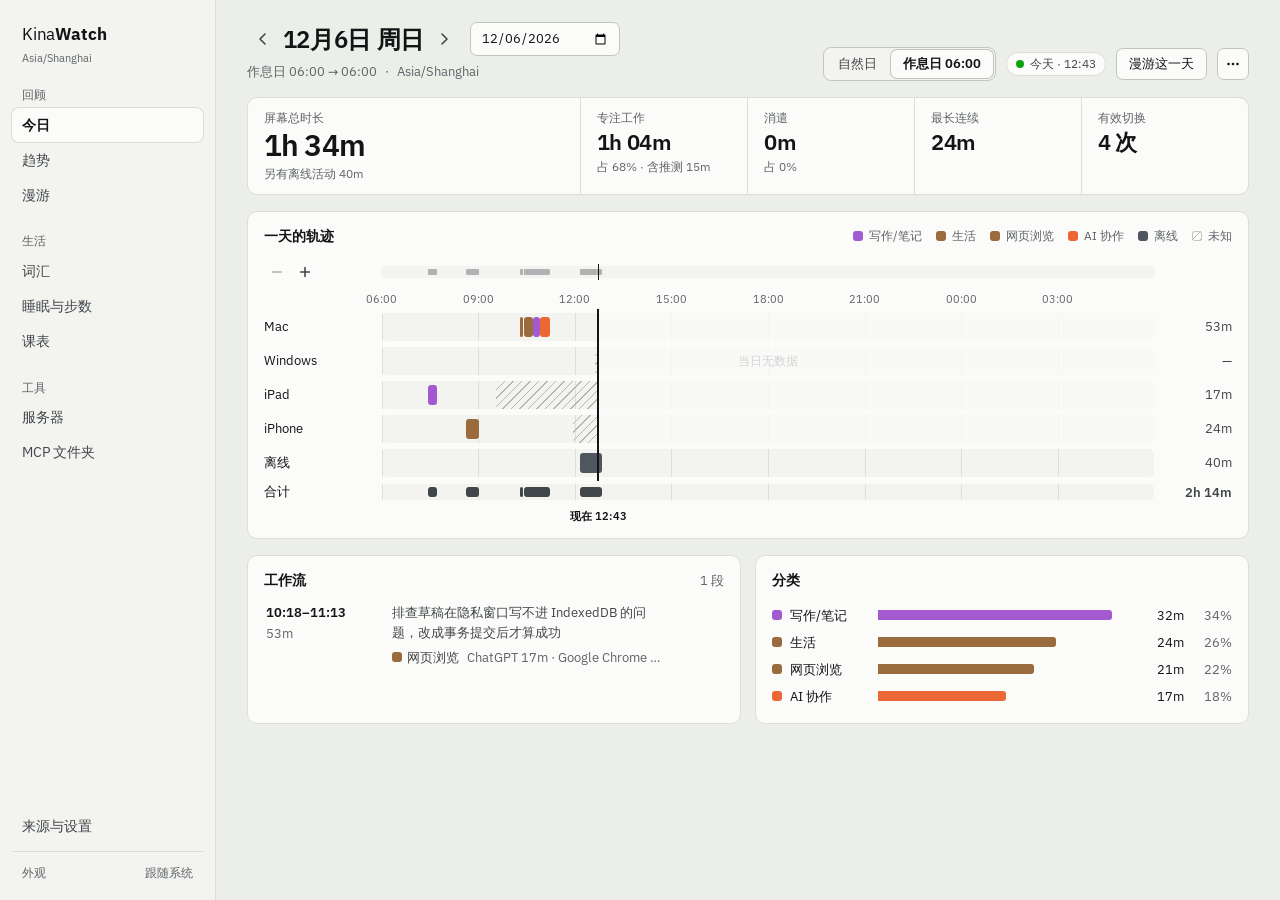
==== index.html @ fdc624d9 "Previews built from made-up data" ====
<!doctype html>
<html lang="zh-CN">
<head>
<meta charset="utf-8">
<meta name="viewport" content="width=device-width, initial-scale=1">
<meta name="color-scheme" content="light dark">
<title>KinaWatch</title>
  <script type="module" crossorigin src="./assets/index-CgSfCmDl.js"></script>
  <link rel="modulepreload" crossorigin href="./assets/time-CrkMp0PX.js">
  <link rel="modulepreload" crossorigin href="./assets/route-b9BB4r7d.js">
  <link rel="modulepreload" crossorigin href="./assets/settings-BEVMoOOE.js">
  <link rel="modulepreload" crossorigin href="./assets/drafts-D90-OTZx.js">
  <link rel="modulepreload" crossorigin href="./assets/sources-D-00cDI5.js">
  <link rel="stylesheet" crossorigin href="./assets/index-CYi6J6lf.css">
</head>
<body>
<div id="root"></div>
</body>
</html>
---- assets/index-CYi6J6lf.css ----
@font-face{font-family:IBM Plex Sans;font-style:normal;font-display:swap;font-weight:400;src:url(./ibm-plex-sans-cyrillic-ext-400-normal-g30qAdWV.woff2)format("woff2"),url(./ibm-plex-sans-cyrillic-ext-400-normal-Dsrv2Tcn.woff)format("woff");unicode-range:U+460-52F,U+1C80-1C8A,U+20B4,U+2DE0-2DFF,U+A640-A69F,U+FE2E-FE2F}@font-face{font-family:IBM Plex Sans;font-style:normal;font-display:swap;font-weight:400;src:url(./ibm-plex-sans-cyrillic-400-normal-DZqxrq2p.woff2)format("woff2"),url(./ibm-plex-sans-cyrillic-400-normal-BTotfTJu.woff)format("woff");unicode-range:U+301,U+400-45F,U+490-491,U+4B0-4B1,U+2116}@font-face{font-family:IBM Plex Sans;font-style:normal;font-display:swap;font-weight:400;src:url(./ibm-plex-sans-greek-400-normal-_efipK4i.woff2)format("woff2"),url(./ibm-plex-sans-greek-400-normal-D9ESIMu3.woff)format("woff");unicode-range:U+370-377,U+37A-37F,U+384-38A,U+38C,U+38E-3A1,U+3A3-3FF}@font-face{font-family:IBM Plex Sans;font-style:normal;font-display:swap;font-weight:400;src:url(./ibm-plex-sans-vietnamese-400-normal-DG4YqDda.woff2)format("woff2"),url(./ibm-plex-sans-vietnamese-400-normal-fK1oJ5dG.woff)format("woff");unicode-range:U+102-103,U+110-111,U+128-129,U+168-169,U+1A0-1A1,U+1AF-1B0,U+300-301,U+303-304,U+308-309,U+323,U+329,U+1EA0-1EF9,U+20AB}@font-face{font-family:IBM Plex Sans;font-style:normal;font-display:swap;font-weight:400;src:url(./ibm-plex-sans-latin-ext-400-normal-C5H60-Va.woff2)format("woff2"),url(./ibm-plex-sans-latin-ext-400-normal-RBey6euL.woff)format("woff");unicode-range:U+100-2BA,U+2BD-2C5,U+2C7-2CC,U+2CE-2D7,U+2DD-2FF,U+304,U+308,U+329,U+1D00-1DBF,U+1E00-1E9F,U+1EF2-1EFF,U+2020,U+20A0-20AB,U+20AD-20C0,U+2113,U+2C60-2C7F,U+A720-A7FF}@font-face{font-family:IBM Plex Sans;font-style:normal;font-display:swap;font-weight:400;src:url(./ibm-plex-sans-latin-400-normal-CDDApCn2.woff2)format("woff2"),url(./ibm-plex-sans-latin-400-normal-CYLoc0-x.woff)format("woff");unicode-range:U+??,U+131,U+152-153,U+2BB-2BC,U+2C6,U+2DA,U+2DC,U+304,U+308,U+329,U+2000-206F,U+20AC,U+2122,U+2191,U+2193,U+2212,U+2215,U+FEFF,U+FFFD}@font-face{font-family:IBM Plex Sans;font-style:normal;font-display:swap;font-weight:500;src:url(./ibm-plex-sans-cyrillic-ext-500-normal-Cs5J6C77.woff2)format("woff2"),url(./ibm-plex-sans-cyrillic-ext-500-normal-DB5PtV2g.woff)format("woff");unicode-range:U+460-52F,U+1C80-1C8A,U+20B4,U+2DE0-2DFF,U+A640-A69F,U+FE2E-FE2F}@font-face{font-family:IBM Plex Sans;font-style:normal;font-display:swap;font-weight:500;src:url(./ibm-plex-sans-cyrillic-500-normal-CocWQlwt.woff2)format("woff2"),url(./ibm-plex-sans-cyrillic-500-normal-ByOcLdNv.woff)format("woff");unicode-range:U+301,U+400-45F,U+490-491,U+4B0-4B1,U+2116}@font-face{font-family:IBM Plex Sans;font-style:normal;font-display:swap;font-weight:500;src:url(./ibm-plex-sans-greek-500-normal-JMMifIXV.woff2)format("woff2"),url(./ibm-plex-sans-greek-500-normal-CuWXN6rf.woff)format("woff");unicode-range:U+370-377,U+37A-37F,U+384-38A,U+38C,U+38E-3A1,U+3A3-3FF}@font-face{font-family:IBM Plex Sans;font-style:normal;font-display:swap;font-weight:500;src:url(./ibm-plex-sans-vietnamese-500-normal-e4dixQRQ.woff2)format("woff2"),url(./ibm-plex-sans-vietnamese-500-normal-BEb3_waV.woff)format("woff");unicode-range:U+102-103,U+110-111,U+128-129,U+168-169,U+1A0-1A1,U+1AF-1B0,U+300-301,U+303-304,U+308-309,U+323,U+329,U+1EA0-1EF9,U+20AB}@font-face{font-family:IBM Plex Sans;font-style:normal;font-display:swap;font-weight:500;src:url(./ibm-plex-sans-latin-ext-500-normal-DakdToA3.woff2)format("woff2"),url(./ibm-plex-sans-latin-ext-500-normal-D0aIdm-b.woff)format("woff");unicode-range:U+100-2BA,U+2BD-2C5,U+2C7-2CC,U+2CE-2D7,U+2DD-2FF,U+304,U+308,U+329,U+1D00-1DBF,U+1E00-1E9F,U+1EF2-1EFF,U+2020,U+20A0-20AB,U+20AD-20C0,U+2113,U+2C60-2C7F,U+A720-A7FF}@font-face{font-family:IBM Plex Sans;font-style:normal;font-display:swap;font-weight:500;src:url(./ibm-plex-sans-latin-500-normal-6ng42L7E.woff2)format("woff2"),url(./ibm-plex-sans-latin-500-normal-BgVn5rGT.woff)format("woff");unicode-range:U+??,U+131,U+152-153,U+2BB-2BC,U+2C6,U+2DA,U+2DC,U+304,U+308,U+329,U+2000-206F,U+20AC,U+2122,U+2191,U+2193,U+2212,U+2215,U+FEFF,U+FFFD}@font-face{font-family:IBM Plex Sans;font-style:normal;font-display:swap;font-weight:600;src:url(./ibm-plex-sans-cyrillic-ext-600-normal-DUMzJB7m.woff2)format("woff2"),url(./ibm-plex-sans-cyrillic-ext-600-normal-Bz0x94Yp.woff)format("woff");unicode-range:U+460-52F,U+1C80-1C8A,U+20B4,U+2DE0-2DFF,U+A640-A69F,U+FE2E-FE2F}@font-face{font-family:IBM Plex Sans;font-style:normal;font-display:swap;font-weight:600;src:url(./ibm-plex-sans-cyrillic-600-normal-71GNu3SW.woff2)format("woff2"),url(./ibm-plex-sans-cyrillic-600-normal-BGq0mW3O.woff)format("woff");unicode-range:U+301,U+400-45F,U+490-491,U+4B0-4B1,U+2116}@font-face{font-family:IBM Plex Sans;font-style:normal;font-display:swap;font-weight:600;src:url(./ibm-plex-sans-greek-600-normal-DzTrcv_p.woff2)format("woff2"),url(./ibm-plex-sans-greek-600-normal-D-CqTdkO.woff)format("woff");unicode-range:U+370-377,U+37A-37F,U+384-38A,U+38C,U+38E-3A1,U+3A3-3FF}@font-face{font-family:IBM Plex Sans;font-style:normal;font-display:swap;font-weight:600;src:url(./ibm-plex-sans-vietnamese-600-normal-DpPYBSTl.woff2)format("woff2"),url(./ibm-plex-sans-vietnamese-600-normal-DgdngZtN.woff)format("woff");unicode-range:U+102-103,U+110-111,U+128-129,U+168-169,U+1A0-1A1,U+1AF-1B0,U+300-301,U+303-304,U+308-309,U+323,U+329,U+1EA0-1EF9,U+20AB}@font-face{font-family:IBM Plex Sans;font-style:normal;font-display:swap;font-weight:600;src:url(./ibm-plex-sans-latin-ext-600-normal-DOrvGEcy.woff2)format("woff2"),url(./ibm-plex-sans-latin-ext-600-normal-DIrixKbi.woff)format("woff");unicode-range:U+100-2BA,U+2BD-2C5,U+2C7-2CC,U+2CE-2D7,U+2DD-2FF,U+304,U+308,U+329,U+1D00-1DBF,U+1E00-1E9F,U+1EF2-1EFF,U+2020,U+20A0-20AB,U+20AD-20C0,U+2113,U+2C60-2C7F,U+A720-A7FF}@font-face{font-family:IBM Plex Sans;font-style:normal;font-display:swap;font-weight:600;src:url(./ibm-plex-sans-latin-600-normal-CuJfVYMP.woff2)format("woff2"),url(./ibm-plex-sans-latin-600-normal-Cu4Hd6ag.woff)format("woff");unicode-range:U+??,U+131,U+152-153,U+2BB-2BC,U+2C6,U+2DA,U+2DC,U+304,U+308,U+329,U+2000-206F,U+20AC,U+2122,U+2191,U+2193,U+2212,U+2215,U+FEFF,U+FFFD}@font-face{font-family:IBM Plex Sans;font-style:normal;font-display:swap;font-weight:700;src:url(./ibm-plex-sans-cyrillic-ext-700-normal-BmRLXWpJ.woff2)format("woff2"),url(./ibm-plex-sans-cyrillic-ext-700-normal-DCQwxkRk.woff)format("woff");unicode-range:U+460-52F,U+1C80-1C8A,U+20B4,U+2DE0-2DFF,U+A640-A69F,U+FE2E-FE2F}@font-face{font-family:IBM Plex Sans;font-style:normal;font-display:swap;font-weight:700;src:url(./ibm-plex-sans-cyrillic-700-normal-D_uavGvn.woff2)format("woff2"),url(./ibm-plex-sans-cyrillic-700-normal-RFb1v-CK.woff)format("woff");unicode-range:U+301,U+400-45F,U+490-491,U+4B0-4B1,U+2116}@font-face{font-family:IBM Plex Sans;font-style:normal;font-display:swap;font-weight:700;src:url(./ibm-plex-sans-greek-700-normal-wyJ6jzdA.woff2)format("woff2"),url(./ibm-plex-sans-greek-700-normal-CkZN0sRy.woff)format("woff");unicode-range:U+370-377,U+37A-37F,U+384-38A,U+38C,U+38E-3A1,U+3A3-3FF}@font-face{font-family:IBM Plex Sans;font-style:normal;font-display:swap;font-weight:700;src:url(./ibm-plex-sans-vietnamese-700-normal-CkEo6LDy.woff2)format("woff2"),url(./ibm-plex-sans-vietnamese-700-normal-BV5B8Are.woff)format("woff");unicode-range:U+102-103,U+110-111,U+128-129,U+168-169,U+1A0-1A1,U+1AF-1B0,U+300-301,U+303-304,U+308-309,U+323,U+329,U+1EA0-1EF9,U+20AB}@font-face{font-family:IBM Plex Sans;font-style:normal;font-display:swap;font-weight:700;src:url(./ibm-plex-sans-latin-ext-700-normal-aMgXseD4.woff2)format("woff2"),url(./ibm-plex-sans-latin-ext-700-normal-DZH6Xh-4.woff)format("woff");unicode-range:U+100-2BA,U+2BD-2C5,U+2C7-2CC,U+2CE-2D7,U+2DD-2FF,U+304,U+308,U+329,U+1D00-1DBF,U+1E00-1E9F,U+1EF2-1EFF,U+2020,U+20A0-20AB,U+20AD-20C0,U+2113,U+2C60-2C7F,U+A720-A7FF}@font-face{font-family:IBM Plex Sans;font-style:normal;font-display:swap;font-weight:700;src:url(./ibm-plex-sans-latin-700-normal-Bxkt5Cjx.woff2)format("woff2"),url(./ibm-plex-sans-latin-700-normal-Bth3BMcD.woff)format("woff");unicode-range:U+??,U+131,U+152-153,U+2BB-2BC,U+2C6,U+2DA,U+2DC,U+304,U+308,U+329,U+2000-206F,U+20AC,U+2122,U+2191,U+2193,U+2212,U+2215,U+FEFF,U+FFFD}@font-face{font-family:IBM Plex Mono;font-style:normal;font-display:swap;font-weight:400;src:url(./ibm-plex-mono-cyrillic-ext-400-normal-xuaO2J-f.woff2)format("woff2"),url(./ibm-plex-mono-cyrillic-ext-400-normal-DMdlQ8Kv.woff)format("woff");unicode-range:U+460-52F,U+1C80-1C8A,U+20B4,U+2DE0-2DFF,U+A640-A69F,U+FE2E-FE2F}@font-face{font-family:IBM Plex Mono;font-style:normal;font-display:swap;font-weight:400;src:url(./ibm-plex-mono-cyrillic-400-normal-BSMlKf0J.woff2)format("woff2"),url(./ibm-plex-mono-cyrillic-400-normal-CEL4l2ZJ.woff)format("woff");unicode-range:U+301,U+400-45F,U+490-491,U+4B0-4B1,U+2116}@font-face{font-family:IBM Plex Mono;font-style:normal;font-display:swap;font-weight:400;src:url(./ibm-plex-mono-vietnamese-400-normal-BulugwFq.woff2)format("woff2"),url(./ibm-plex-mono-vietnamese-400-normal-DDuiU_S-.woff)format("woff");unicode-range:U+102-103,U+110-111,U+128-129,U+168-169,U+1A0-1A1,U+1AF-1B0,U+300-301,U+303-304,U+308-309,U+323,U+329,U+1EA0-1EF9,U+20AB}@font-face{font-family:IBM Plex Mono;font-style:normal;font-display:swap;font-weight:400;src:url(./ibm-plex-mono-latin-ext-400-normal-BmRBH3aV.woff2)format("woff2"),url(./ibm-plex-mono-latin-ext-400-normal-D3D2R8hC.woff)format("woff");unicode-range:U+100-2BA,U+2BD-2C5,U+2C7-2CC,U+2CE-2D7,U+2DD-2FF,U+304,U+308,U+329,U+1D00-1DBF,U+1E00-1E9F,U+1EF2-1EFF,U+2020,U+20A0-20AB,U+20AD-20C0,U+2113,U+2C60-2C7F,U+A720-A7FF}@font-face{font-family:IBM Plex Mono;font-style:normal;font-display:swap;font-weight:400;src:url(./ibm-plex-mono-latin-400-normal-DMJ8VG8y.woff2)format("woff2"),url(./ibm-plex-mono-latin-400-normal-CvHOgSBP.woff)format("woff");unicode-range:U+??,U+131,U+152-153,U+2BB-2BC,U+2C6,U+2DA,U+2DC,U+304,U+308,U+329,U+2000-206F,U+20AC,U+2122,U+2191,U+2193,U+2212,U+2215,U+FEFF,U+FFFD}@font-face{font-family:IBM Plex Mono;font-style:normal;font-display:swap;font-weight:500;src:url(./ibm-plex-mono-cyrillic-ext-500-normal-BqneJy0T.woff2)format("woff2"),url(./ibm-plex-mono-cyrillic-ext-500-normal-BIfNGwUT.woff)format("woff");unicode-range:U+460-52F,U+1C80-1C8A,U+20B4,U+2DE0-2DFF,U+A640-A69F,U+FE2E-FE2F}@font-face{font-family:IBM Plex Mono;font-style:normal;font-display:swap;font-weight:500;src:url(./ibm-plex-mono-cyrillic-500-normal-Bq9vWWag.woff2)format("woff2"),url(./ibm-plex-mono-cyrillic-500-normal-Ael50iVv.woff)format("woff");unicode-range:U+301,U+400-45F,U+490-491,U+4B0-4B1,U+2116}@font-face{font-family:IBM Plex Mono;font-style:normal;font-display:swap;font-weight:500;src:url(./ibm-plex-mono-vietnamese-500-normal-DZ4AoWbu.woff2)format("woff2"),url(./ibm-plex-mono-vietnamese-500-normal-C8zxqsMH.woff)format("woff");unicode-range:U+102-103,U+110-111,U+128-129,U+168-169,U+1A0-1A1,U+1AF-1B0,U+300-301,U+303-304,U+308-309,U+323,U+329,U+1EA0-1EF9,U+20AB}@font-face{font-family:IBM Plex Mono;font-style:normal;font-display:swap;font-weight:500;src:url(./ibm-plex-mono-latin-ext-500-normal-CAhNIIs5.woff2)format("woff2"),url(./ibm-plex-mono-latin-ext-500-normal-CZ70TYgx.woff)format("woff");unicode-range:U+100-2BA,U+2BD-2C5,U+2C7-2CC,U+2CE-2D7,U+2DD-2FF,U+304,U+308,U+329,U+1D00-1DBF,U+1E00-1E9F,U+1EF2-1EFF,U+2020,U+20A0-20AB,U+20AD-20C0,U+2113,U+2C60-2C7F,U+A720-A7FF}@font-face{font-family:IBM Plex Mono;font-style:normal;font-display:swap;font-weight:500;src:url(./ibm-plex-mono-latin-500-normal-DSY6xOcd.woff2)format("woff2"),url(./ibm-plex-mono-latin-500-normal-CB9ihrfo.woff)format("woff");unicode-range:U+??,U+131,U+152-153,U+2BB-2BC,U+2C6,U+2DA,U+2DC,U+304,U+308,U+329,U+2000-206F,U+20AC,U+2122,U+2191,U+2193,U+2212,U+2215,U+FEFF,U+FFFD}:root{--bg:#eceee9;--panel:#fbfbf9;--panel-2:#f3f4f0;--soft:#e7e9e3;--line:#dcdfd8;--line-2:#c2c6bd;--ink:#121416;--ink-2:#41464b;--ink-3:#5f6469;--sel:#121416;--sel-ink:#fff;--hatch:#b4b8b0;--c1:#2a78d6;--c2:#eb6834;--c3:#1baf7a;--c4:#eda100;--c5:#e87ba4;--c6:#008300;--c7:#4a3aa7;--c8:#e34948;--c9:#0aa1c2;--c10:#9a6b3d;--c11:#a35ad1;--c12:#7f9418;--unc:#a4a7a0;--offline:#4f565d;--good:#0ca30c;--warn:#fab219;--crit:#d03b3b;--good-ink:#0b6b0b;--warn-ink:#7a4f00;--crit-ink:#b02a2a;--warn-bg:#fbf3dc;--warn-line:#e3c266;--crit-bg:#fbebea;--crit-line:#e2a3a0;--ok-bg:#eaf5ea;--ok-line:#a9d3a9;--seq0:#e4e7e1;--seq1:#cde2fb;--seq2:#9ec5f4;--seq3:#6da7ec;--seq4:#3987e5;--seq5:#256abf;--seq6:#184f95;--seq7:#0d366b;--sans:"IBM Plex Sans","PingFang SC","Hiragino Sans GB","Noto Sans CJK SC","Microsoft YaHei",system-ui,sans-serif;--mono:"IBM Plex Mono",ui-monospace,"SF Mono",Menlo,monospace;--lightningcss-light:initial;--lightningcss-dark: ;color-scheme:light}@media (prefers-color-scheme:dark){:root:not([data-theme=light]){--bg:#0e0f10;--panel:#17191a;--panel-2:#1d1f21;--soft:#25282a;--line:#2b2e30;--line-2:#3d4143;--ink:#f1f2ef;--ink-2:#c6c8c3;--ink-3:#9da09b;--sel:#f1f2ef;--sel-ink:#111214;--hatch:#4a4e50;--c1:#3987e5;--c2:#d95926;--c3:#199e70;--c4:#c98500;--c5:#d55181;--c6:#2f9a2f;--c7:#9085e9;--c8:#e66767;--c9:#22b3d3;--c10:#b8875a;--c11:#b67de0;--c12:#9db236;--unc:#6f736e;--offline:#9aa1a7;--good-ink:#46c946;--warn-ink:#fab219;--crit-ink:#f07a7a;--warn-bg:#29230f;--warn-line:#6a5521;--crit-bg:#2c1918;--crit-line:#6e3532;--ok-bg:#15241a;--ok-line:#2f5a35;--seq0:#222527;--seq1:#1b2c42;--seq2:#184f95;--seq3:#256abf;--seq4:#3987e5;--seq5:#6da7ec;--seq6:#9ec5f4;--seq7:#cde2fb;--lightningcss-light: ;--lightningcss-dark:initial;color-scheme:dark}}:root[data-theme=dark]{--bg:#0e0f10;--panel:#17191a;--panel-2:#1d1f21;--soft:#25282a;--line:#2b2e30;--line-2:#3d4143;--ink:#f1f2ef;--ink-2:#c6c8c3;--ink-3:#9da09b;--sel:#f1f2ef;--sel-ink:#111214;--hatch:#4a4e50;--c1:#3987e5;--c2:#d95926;--c3:#199e70;--c4:#c98500;--c5:#d55181;--c6:#2f9a2f;--c7:#9085e9;--c8:#e66767;--c9:#22b3d3;--c10:#b8875a;--c11:#b67de0;--c12:#9db236;--unc:#6f736e;--offline:#9aa1a7;--good-ink:#46c946;--warn-ink:#fab219;--crit-ink:#f07a7a;--warn-bg:#29230f;--warn-line:#6a5521;--crit-bg:#2c1918;--crit-line:#6e3532;--ok-bg:#15241a;--ok-line:#2f5a35;--seq0:#222527;--seq1:#1b2c42;--seq2:#184f95;--seq3:#256abf;--seq4:#3987e5;--seq5:#6da7ec;--seq6:#9ec5f4;--seq7:#cde2fb;--lightningcss-light: ;--lightningcss-dark:initial;color-scheme:dark}*,:before,:after{box-sizing:border-box}html,body{margin:0}body{background:var(--bg);color:var(--ink);font-family:var(--sans);-webkit-font-smoothing:antialiased;font-size:14px;line-height:1.5}button,input,select,textarea{font:inherit;color:inherit}:focus-visible{outline:2px solid var(--c1);outline-offset:2px}a{color:var(--ink);-webkit-text-decoration-color:var(--line-2);text-decoration-color:var(--line-2);text-underline-offset:3px}a:hover{-webkit-text-decoration-color:var(--ink);text-decoration-color:var(--ink)}h1,h2,h3,h4,p{margin:0}.num{font-variant-numeric:tabular-nums}.mono{font-family:var(--mono);letter-spacing:-.01em;overflow-wrap:anywhere;font-size:.93em}.sr{clip:rect(0 0 0 0);white-space:nowrap;width:1px;height:1px;position:absolute;overflow:hidden}.shell{grid-template-columns:216px minmax(0,1fr);min-height:100vh;display:grid}.nav{border-right:1px solid var(--line);background:var(--panel-2);flex-direction:column;align-self:start;gap:20px;height:100vh;padding:22px 12px 16px;display:flex;position:sticky;top:0;overflow:auto}.brand{flex-direction:column;gap:2px;padding:0 10px;display:flex}.brand-name{letter-spacing:-.01em;font-size:17px}.brand-name b{font-weight:700}.brand-sub{color:var(--ink-3);font-size:11px}.nav-grp{flex-direction:column;gap:1px;display:flex}.nav-glabel{color:var(--ink-3);letter-spacing:.04em;padding:0 10px 4px;font-size:11.5px}.nav-item{min-height:34px;color:var(--ink-2);border-radius:7px;justify-content:space-between;align-items:center;gap:8px;padding:0 10px;font-size:14px;text-decoration:none;display:flex}.nav-item:hover{background:var(--soft);color:var(--ink)}.nav-item.on{background:var(--panel);color:var(--ink);box-shadow:0 0 0 1px var(--line);font-weight:600}.nav-hint{color:var(--ink-3);font-size:11.5px;font-weight:400}.nav-hint.warn{color:var(--warn-ink)}.nav-item.stalled:not(.on){color:var(--ink-3)}.nav-foot{flex-direction:column;gap:8px;margin-top:auto;display:flex}.nav-flags{border-top:1px solid var(--line);flex-direction:column;gap:4px;padding:10px 10px 0;display:flex}.nav-flag{color:var(--ink-3);justify-content:space-between;align-items:center;font-size:12px;display:flex}.theme-btn{color:var(--ink-3);cursor:pointer;background:0 0;border:0;padding:2px 0;font-size:12px}.theme-btn:hover{color:var(--ink)}.main{flex-direction:column;gap:16px;width:100%;min-width:0;max-width:2000px;margin:0 auto;padding:22px clamp(20px,2.4vw,44px) 64px;display:flex;container:main/inline-size}.page-h{flex-wrap:wrap;justify-content:space-between;align-items:flex-end;gap:10px 20px;display:flex}.page-t{letter-spacing:-.015em;font-size:24px;font-weight:600;line-height:1.2}.row{flex-wrap:wrap;align-items:center;gap:8px;display:flex}.between{justify-content:space-between}.stack{flex-direction:column;gap:12px;min-width:0;display:flex}.card{border:1px solid var(--line);background:var(--panel);border-radius:10px;min-width:0;padding:14px 16px}.card-h{flex-wrap:wrap;justify-content:space-between;align-items:baseline;gap:8px 16px;margin-bottom:12px;display:flex}.card-t{font-size:14px;font-weight:600}.sub{color:var(--ink-3);font-size:12.5px}.lbl{color:var(--ink-3);font-size:12px}.strong{color:var(--ink);font-weight:600}.cols{grid-template-columns:repeat(auto-fit,minmax(min(400px,100%),1fr));align-items:stretch;gap:14px;display:grid}.btn{border:1px solid var(--line-2);background:var(--panel);height:32px;color:var(--ink);white-space:nowrap;cursor:pointer;border-radius:7px;justify-content:center;align-items:center;gap:6px;padding:0 12px;font-size:13px;text-decoration:none;display:inline-flex}a.btn{color:var(--ink);text-decoration:none}.btn:hover{background:var(--soft)}.btn.primary{border-color:var(--sel);background:var(--sel);color:var(--sel-ink)}.btn.primary:hover{opacity:.88}.btn.ghost{color:var(--ink-2);background:0 0;border-color:#0000}.btn.ghost:hover{background:var(--soft)}.btn.icon{width:32px;padding:0}.btn.sm{height:26px;padding:0 8px;font-size:12px}.btn.icon.sm{width:26px;padding:0}.btn.danger{color:var(--crit-ink)}.btn:disabled{opacity:.4;cursor:not-allowed}.btn:disabled:hover{background:var(--panel)}.btn.primary:disabled:hover{background:var(--sel);opacity:.4}.btn.ghost:disabled:hover{background:0 0}.seg{border:1px solid var(--line-2);background:var(--panel-2);border-radius:8px;gap:2px;padding:2px;display:inline-flex}.seg button{height:28px;color:var(--ink-2);white-space:nowrap;cursor:pointer;background:0 0;border:0;border-radius:6px;padding:0 12px;font-size:13px}.seg button:hover{color:var(--ink)}.seg button.on{background:var(--panel);color:var(--ink);box-shadow:0 0 0 1px var(--line-2);font-weight:600}.chip{border:1px solid var(--line);background:var(--panel);min-height:24px;color:var(--ink-2);white-space:nowrap;border-radius:999px;align-items:center;gap:6px;padding:0 9px;font-size:12px;display:inline-flex}.chip.xs{gap:4px;min-height:18px;padding:0 7px;font-size:11px}.st{align-items:center;gap:6px;display:inline-flex}.st:before{content:"";flex:none;width:8px;height:8px}.st-good:before{background:var(--good);border-radius:50%}.st-warn:before{background:var(--warn);clip-path:polygon(50% 0,100% 100%,0 100%);width:10px;height:9px}.st-crit:before{background:var(--crit);width:7px;height:7px;transform:rotate(45deg)}.st-unk:before{border:1.5px dashed var(--ink-3);border-radius:50%;width:9px;height:9px}.st-off:before{border:1.5px solid var(--ink-3);border-radius:50%;width:8px;height:8px}.st-busy:before{border:1.5px solid var(--ink-3);border-top-color:#0000;border-radius:50%;width:9px;height:9px;animation:.9s linear infinite kwspin}@keyframes kwspin{to{transform:rotate(360deg)}}@media (prefers-reduced-motion:reduce){.st-busy:before{animation:none}}.hatch{background-image:repeating-linear-gradient(135deg,var(--hatch) 0 1px,transparent 1px 6px)}.inp{border:1px solid var(--line-2);background:var(--panel);min-width:0;height:34px;color:var(--ink);border-radius:7px;padding:0 10px;font-size:13px}.inp:disabled{opacity:.55}.ta{border:1px solid var(--line-2);background:var(--panel);width:100%;min-height:92px;color:var(--ink);resize:vertical;border-radius:8px;padding:10px 12px;font-size:14px;line-height:1.65;display:block}.ta[readonly]{background:var(--panel-2)}.field{flex-direction:column;gap:5px;min-width:0;display:flex}.field>label{color:var(--ink-3);font-size:12px}.banner{border:1px solid var(--line-2);background:var(--panel-2);border-radius:8px;flex-wrap:wrap;justify-content:space-between;align-items:center;gap:8px 14px;padding:8px 12px;font-size:12.5px;line-height:1.55;display:flex}.banner.warn{border-color:var(--warn-line);background:var(--warn-bg)}.banner.crit{border-color:var(--crit-line);background:var(--crit-bg)}.banner.ok{border-color:var(--ok-line);background:var(--ok-bg)}.banner-txt{text-wrap:pretty;flex:320px;min-width:0}.tiles{border:1px solid var(--line);background:var(--line);border-radius:10px;flex-wrap:wrap;gap:1px;display:flex;overflow:hidden}.tile{background:var(--panel);flex-direction:column;flex:150px;gap:2px;min-width:0;padding:11px 16px 12px;display:flex}.tile .lbl{text-overflow:ellipsis;white-space:nowrap;font-size:11.5px;overflow:hidden}.tile .v{letter-spacing:-.02em;overflow-wrap:anywhere;font-size:22px;font-weight:600;line-height:1.25}.tile .v.na{color:var(--ink-3);font-size:16px;font-weight:500}.tile .s{color:var(--ink-3);text-wrap:pretty;font-size:11.5px}.tile.hero{flex:2 300px}.tile.hero .v{letter-spacing:-.025em;font-size:30px;line-height:1.15}.swatch{border-radius:3px;flex:none;width:10px;height:10px;display:inline-block}.dtr{border-bottom:1px solid var(--line);align-items:baseline;gap:10px;padding:5px 0;font-size:12.5px;display:grid}.dtr.h{color:var(--ink-3);padding-top:0;font-size:12px}.dtr:last-child{border-bottom:0}.r{text-align:right}.trunc{text-overflow:ellipsis;white-space:nowrap;min-width:0;overflow:hidden}.kv{grid-template-columns:auto minmax(0,1fr);gap:4px 16px;margin:0;font-size:12.5px;display:grid}.kv dt{color:var(--ink-3)}.kv dd{overflow-wrap:anywhere;min-width:0;margin:0}.empty{border:1px dashed var(--line-2);color:var(--ink-3);text-align:center;border-radius:8px;padding:14px;font-size:12.5px}.legend{flex-wrap:wrap;align-items:center;gap:6px 14px;display:flex}.legend>span{color:var(--ink-3);align-items:center;gap:6px;font-size:12px;display:inline-flex}.err{color:var(--crit-ink);font-size:12.5px}.skel{background:linear-gradient(90deg,var(--panel-2),var(--soft),var(--panel-2));background-size:200% 100%;border-radius:10px;min-height:120px;animation:1.4s ease-in-out infinite kwskel}@keyframes kwskel{to{background-position:-200% 0}}@media (prefers-reduced-motion:reduce){.skel{animation:none}}.more{position:relative}.more-menu{z-index:20;border:1px solid var(--line-2);background:var(--panel);border-radius:8px;flex-direction:column;min-width:190px;padding:4px;display:flex;position:absolute;top:calc(100% + 4px);right:0;box-shadow:0 8px 24px #00000024}.more-item{width:100%;min-height:32px;color:var(--ink);font:inherit;text-align:left;white-space:nowrap;cursor:pointer;background:0 0;border:0;border-radius:6px;align-items:center;gap:8px;padding:0 10px;font-size:13px;text-decoration:none;display:flex}.more-item:hover,.more-item:focus-visible{background:var(--soft);outline:none}.more-item:disabled{color:var(--ink-3);cursor:default;background:0 0}.md{overflow-wrap:anywhere;font-size:15px;line-height:1.8}.md>*+*{margin-top:8px}.md h2{margin-top:16px;font-size:18px;font-weight:600}.md h3{margin-top:14px;font-size:16px;font-weight:600}.md h4{margin-top:12px;font-size:15px;font-weight:600}.md ul{margin:4px 0;padding-left:22px}.md pre{background:var(--panel-2);border-radius:8px;padding:10px 12px;font-size:13px;overflow:auto}.md code{font-family:var(--mono);font-size:.92em}.md blockquote{border-left:2px solid var(--line-2);color:var(--ink-2);margin:0;padding-left:12px}.md-wiki{color:var(--c1)}.strip{flex-direction:column;gap:6px;display:flex}.strip-body{-webkit-user-select:none;user-select:none;touch-action:pan-y;flex-direction:column;gap:6px;display:flex}.strip.zoomed .strip-body .track{cursor:grab}.strip.dragging,.strip.dragging *{cursor:grabbing!important}.zoomrow{min-height:26px}.zoom-btns{flex-wrap:nowrap}.zoom-r{justify-content:flex-end;display:flex}.zoom-label{color:var(--ink-2);white-space:nowrap;font-size:11px}.mm{background:var(--panel-2);border-radius:3px;height:12px;position:relative}.strip.zoomed .mm{cursor:pointer}.mm-b{background:var(--ink-3);opacity:.45;border-radius:1px;position:absolute;top:3px;bottom:3px}.mm-now{background:var(--ink);width:1.5px;margin-left:-.75px;position:absolute;top:-2px;bottom:-2px}.mm-win{border:1.5px solid var(--ink);background:#7f7f7f1f;border-radius:3px;position:absolute;top:-2px;bottom:-2px}.lane{grid-template-columns:104px minmax(0,1fr) 64px;align-items:center;gap:14px;display:grid}.lane-l{color:var(--ink);flex-direction:column;min-width:0;font-size:13px;line-height:1.25;display:flex}.lane-r{color:var(--ink-2);text-align:right;font-size:12.5px}.axis{height:16px;position:relative}.tick{color:var(--ink-3);white-space:nowrap;font-size:11px;position:absolute;top:0;transform:translate(-50%)}.now-tick{color:var(--ink);font-weight:600}.track{background-color:var(--panel-2);border-radius:5px;height:28px;position:relative}.gline{background:var(--line);pointer-events:none;width:1px;position:absolute;top:0;bottom:0}.track.thin{height:16px}.blk{cursor:pointer;border:0;border-radius:3px;min-width:3px;padding:0;position:absolute;top:4px;bottom:4px}.blk:hover{filter:brightness(1.08)saturate(1.15)}.blk.sel{z-index:2;box-shadow:0 0 0 2px var(--panel),0 0 0 4px var(--ink)}.blk.edited:after{content:"";background:var(--ink);width:8px;height:8px;box-shadow:0 0 0 2px var(--panel);border-radius:50%;position:absolute;top:-5px;right:-4px}.blk.conflict{outline:2px dashed var(--crit);outline-offset:1px}.blk.static{cursor:default;background:var(--ink-2);top:3px;bottom:3px}.blk.static:hover{filter:none}.zone{pointer-events:none;border-radius:4px;position:absolute;top:0;bottom:0}.zone.future{background:var(--panel);opacity:.78;border-left:1.5px dashed var(--line-2);border-radius:0 4px 4px 0}.zone-text{color:var(--ink-2);white-space:nowrap;pointer-events:none;justify-content:center;align-items:center;padding:0 8px;font-size:11.5px;display:flex;position:absolute;inset:0}.zone-text span{background:var(--panel-2);border-radius:4px;padding:0 6px}.nowline{background:var(--ink);pointer-events:none;z-index:3;width:2px;margin-left:-1px;position:absolute;top:-4px;bottom:-4px}.track.addable,.strip.zoomed .strip-body .track.addable{cursor:crosshair}.add-hint{background:var(--ink-2);pointer-events:none;z-index:3;width:1px;position:absolute;top:0;bottom:0}.add-hint[hidden]{display:none}.add-hint span{background:var(--panel);color:var(--ink);white-space:nowrap;box-shadow:0 0 0 1px var(--line-2);border-radius:4px;padding:0 5px;font-size:11px;font-style:normal;line-height:16px;position:absolute;top:50%;left:5px;transform:translateY(-50%)}.add-hint.flip span{left:auto;right:5px}.blk.ghost{z-index:2;cursor:default;pointer-events:none;background:color-mix(in srgb,var(--ink) 18%,transparent);outline:1.5px dashed var(--ink-2);outline-offset:-1px}.blk.ghost:hover{filter:none}.insp{border:1px solid var(--line);background:var(--panel-2);border-radius:9px;flex-direction:column;gap:10px;margin-top:12px;padding:8px 8px 8px 12px;display:flex}.insp-bar{flex-wrap:wrap;align-items:center;gap:6px 12px;min-height:34px;display:flex}.insp-main{align-items:baseline;gap:8px;min-width:0;max-width:44%;display:flex}.insp-act{align-items:center;gap:6px;margin-left:auto;display:flex}.insp-ev{border-top:1px solid var(--line);flex-direction:column;gap:10px;padding-top:10px;display:flex}.insp-form{grid-template-columns:88px 88px minmax(0,1fr) minmax(0,1.5fr) 150px;gap:10px;display:grid}.insp-form.added{grid-template-columns:88px 88px minmax(0,1fr) 170px}.insp-edit{flex-direction:column;gap:10px;display:flex}.insp-f{flex-wrap:wrap;justify-content:space-between;align-items:center;gap:8px 12px;padding-right:4px;display:flex}.wf-mark{z-index:2;border:1.5px solid var(--ink);pointer-events:none;border-radius:6px;position:absolute;top:-2px;bottom:-2px}.wflist{flex-direction:column;display:flex}.wfc{border-bottom:1px solid var(--line);grid-template-columns:112px minmax(0,1fr) auto;align-items:start;gap:2px 14px;padding:11px 2px;display:grid}.wfc:first-child{padding-top:0}.wfc:last-child{border-bottom:0;padding-bottom:0}.wfc-l{flex-direction:column;gap:1px;min-width:0;display:flex}.wfc-time{color:var(--ink);white-space:nowrap;cursor:pointer;background:0 0;border:0;align-self:flex-start;padding:0;font-size:13px;font-weight:600;line-height:1.6}.wfc-time:hover{text-underline-offset:3px;text-decoration:underline}.wfc-b{flex-direction:column;gap:3px;min-width:0;display:flex}.wfc-meta{align-items:center;gap:8px;min-width:0;line-height:1.6;display:flex}.wfc-main{color:var(--ink-2);flex:none;align-items:center;gap:5px;display:inline-flex}.wfc-apps{text-overflow:ellipsis;white-space:nowrap;min-width:0;overflow:hidden}.wfc.open .wfc-meta{flex-wrap:wrap}.wfc.open .wfc-apps{white-space:normal}.wfc-edit{opacity:0}.wfc:hover .wfc-edit,.wfc-edit:focus-visible{opacity:1}@media (hover:none){.wfc-edit{opacity:1}}@container main (width<=560px){.wfc{grid-template-columns:minmax(0,1fr) auto}.wfc-b{grid-area:2/1/auto/-1}.wfc-l{flex-direction:row;align-items:baseline;gap:8px}}.wf-text{text-wrap:pretty;white-space:pre-wrap;min-width:0;font-size:13px;line-height:1.6}.wf-text.clamp{-webkit-line-clamp:2;-webkit-box-orient:vertical;display:-webkit-box;overflow:hidden}.wf-text.can{cursor:pointer}.wf-text.muted{color:var(--ink-3)}.wf-text.auto{color:var(--ink-2)}.bar-row{grid-template-columns:96px minmax(0,1fr) 62px 38px;align-items:center;gap:10px;min-height:25px;font-size:12.5px;display:grid}.bar-track{height:10px;display:block}.bar{border-radius:0 3px 3px 0;min-width:2px;height:10px;display:block}.tgrid{grid-template-columns:minmax(0,1fr);grid-template-areas:"wf""cat";gap:14px;display:grid}.a-wf{grid-area:wf}.a-cat{grid-area:cat}@container main (width>=820px){.tgrid{grid-template-columns:repeat(2,minmax(0,1fr));grid-template-areas:"wf cat"}}@container main (width>=1440px){.tgrid{grid-template-columns:minmax(0,1.7fr) minmax(0,1fr)}}.hm-wrap{padding-bottom:4px;overflow-x:auto}.hm-days{grid-template-rows:repeat(7,var(--hm));color:var(--ink-3);gap:3px;font-size:10.5px;display:grid}.hm-days span{align-items:center;display:flex}.hm-months{height:16px;color:var(--ink-3);font-size:11px;position:relative}.hm-months span{white-space:nowrap;position:absolute;top:0}.hm{grid-template-rows:repeat(7,var(--hm));grid-auto-flow:column;grid-auto-columns:var(--hm);gap:3px;display:grid}.hm .cell{width:var(--hm);height:var(--hm)}.period{white-space:nowrap;flex-wrap:nowrap;font-size:13px}.avgl{z-index:1;border-top:1.5px dashed var(--ink-2);pointer-events:none;position:absolute;left:0;right:0}.avg-key{border-top:1.5px dashed var(--ink-2);width:16px;display:inline-block}.cell{border-radius:3px;flex:none;width:12px;height:12px;display:inline-block}.lv0{background:var(--seq0);box-shadow:inset 0 0 0 1px var(--line-2)}.lv1{background:var(--seq1)}.lv2{background:var(--seq2)}.lv3{background:var(--seq3)}.lv4{background:var(--seq4)}.lv5{background:var(--seq5)}.lv6{background:var(--seq6)}.lv7{background:var(--seq7)}.inc{background-color:var(--panel);background-image:repeating-linear-gradient(135deg,var(--ink-3) 0 1px,transparent 1px 4px);box-shadow:inset 0 0 0 1px var(--ink-3)}.fut{outline:1px dashed var(--line-2);outline-offset:-1px;background:0 0}.unk{background:var(--panel-2);box-shadow:inset 0 0 0 1px var(--line)}.blank{visibility:hidden}.cell.today{outline:1.5px solid var(--ink);outline-offset:1px}.chart{height:200px;margin-left:44px;position:relative}.chart.short{height:160px}.gl{border-top:1px solid var(--line);position:absolute;left:0;right:0}.gl span{text-align:right;width:38px;color:var(--ink-3);font-size:11px;position:absolute;top:-8px;left:-44px}.gl.base{border-top-color:var(--line-2)}.bars{align-items:flex-end;gap:2px;display:flex;position:absolute;inset:0}.colbtn{background:0 0;border:0;border-radius:4px;flex-direction:column;flex:1 1 0;justify-content:flex-end;align-items:center;gap:2px;height:100%;padding:0;display:flex;position:relative}button.colbtn{cursor:pointer}button.colbtn:hover,.colbtn.sel{background:var(--soft)}.colfill{background:var(--c1);border-radius:4px 4px 0 0;width:min(18px,80%);display:block}.colfill.inc{border-radius:4px 4px 0 0}.colfill.live{background:var(--seq3)}.chart.few .colfill{width:min(44px,55%)}.colfill.zero{background:var(--line-2);border-radius:2px;height:3px!important}.colfill.mid{border-radius:0}.colfill.unk{background-color:#0000;background-image:repeating-linear-gradient(135deg,var(--hatch) 0 1px,transparent 1px 5px);opacity:.55;border-radius:4px;height:100%!important}.xlab{gap:2px;margin:6px 0 0 44px;display:flex}.xlab span{color:var(--ink-3);text-align:center;white-space:nowrap;flex:1 1 0;font-size:10.5px;line-height:1.35}.metric-cap{margin:0 2px 6px}.metric-cap b{color:var(--ink);font-size:13px;font-weight:600}.kpis{border:1px solid var(--line);background:var(--line);border-radius:10px;grid-template-columns:repeat(5,minmax(0,1fr));gap:1px;display:grid;overflow:hidden}.kpi{background:var(--panel);flex-direction:column;gap:2px;min-width:0;padding:11px 16px 12px;display:flex}.kpi-l{color:var(--ink-3);white-space:nowrap;font-size:11.5px}.kpi-row{justify-content:space-between;align-items:flex-end;gap:8px;min-height:30px;display:flex}.kpi-v{letter-spacing:-.02em;white-space:nowrap;font-size:22px;font-weight:600;line-height:1.25}.kpi-v.na{color:var(--ink-3);font-size:16px;font-weight:500}.kpi-m{color:var(--ink-3);text-overflow:ellipsis;white-space:nowrap;font-size:11.5px;overflow:hidden}.spark{flex:none;margin-bottom:4px}.spark rect{fill:var(--c1)}.spark .spark-live{fill:var(--seq3)}.spark .spark-na{fill:var(--line-2)}.dlt{color:var(--ink-3);white-space:nowrap;margin-bottom:3px;font-size:12px}.dlt.up,.dlt.dn{color:var(--ink-2)}@container main (width<=860px){.kpis{grid-template-columns:repeat(2,minmax(0,1fr))}.kpi:last-child{grid-column:1/-1}}.yp{grid-template-columns:minmax(0,1fr);align-items:start;gap:18px 32px;display:grid}@container main (width>=1120px){.yp{grid-template-columns:max-content minmax(180px,1fr)}}.yg{--hm:13px;--hm-step:16px;grid-template-columns:22px auto 118px;gap:4px 10px;width:max-content;display:grid}@container main (width<=1439px){.yg{--hm:11px;--hm-step:14px}}.yg-h,.yg-ml{color:var(--ink-3);white-space:nowrap;font-size:10.5px}.yg-ml{align-self:end;line-height:12px}.wdavg{grid-template-rows:repeat(7,var(--hm));gap:3px;display:grid}.wdrow{color:var(--ink-2);white-space:nowrap;align-items:center;gap:6px;font-size:10.5px;line-height:1;display:flex}.wdrow i{height:calc(var(--hm) - 4px);background:var(--seq4);border-radius:2px;flex:none;min-width:1px;display:block}.mavg{height:34px;position:relative}.mseg{cursor:pointer;background:0 0;border:0;border-radius:3px;flex-direction:column;justify-content:flex-end;gap:2px;padding:0 2px;display:flex;position:absolute;top:0;bottom:0}.mseg:hover,.mseg.sel{background:var(--soft)}.mbar{align-items:flex-end;height:18px;display:flex}.mbar i{background:var(--c1);border-radius:2px 2px 0 0;width:100%;min-height:2px;display:block}.mbar i.live{background:var(--seq3)}.mbar i.unk{background-color:#0000;background-image:repeating-linear-gradient(135deg,var(--hatch) 0 1px,transparent 1px 4px);opacity:.6;height:100%}.mseg .num{color:var(--ink-2);text-align:center;font-size:10.5px;line-height:12px}.mseg.sel .num{color:var(--ink);font-weight:600}.ygw{min-width:0}.yside{flex-direction:column;gap:14px;min-width:0;display:flex}.ymix{display:none}@container main (width>=1560px){.ymix{display:block}}.ymix-list{grid-template-columns:repeat(2,minmax(0,1fr));gap:0 24px;display:grid}.ymrow{grid-template-columns:96px minmax(0,1fr) 48px;align-items:center;gap:8px;min-height:23px;font-size:12px;display:grid}.ymbar{background:var(--panel-2);border-radius:3px;height:6px;display:block}.ymbar i{border-radius:3px;height:6px;display:block}.facts{grid-template-columns:repeat(auto-fill,minmax(180px,1fr));align-content:start;gap:0 24px;margin:0;display:grid}.facts>div{border-bottom:1px solid var(--line);justify-content:space-between;align-items:baseline;gap:12px;padding:6px 0;font-size:12.5px;display:flex}.facts dt{color:var(--ink-3);white-space:nowrap}.facts dd{text-align:right;white-space:nowrap;margin:0}.rstats{border-bottom:1px solid var(--line);flex-wrap:wrap;gap:8px 36px;margin-bottom:14px;padding-bottom:12px;display:flex}.rstats>div{flex-direction:column;gap:2px;min-width:0;display:flex}.rs-v{white-space:nowrap;align-items:baseline;gap:6px;font-size:16px;font-weight:600;display:flex}.rs-v .swatch{align-self:center}.rs-v .sub,.rs-v .dlt{font-weight:400}.chart.sd{height:180px}.stk{border-radius:3px 3px 0 0;flex-direction:column-reverse;gap:1px;width:min(18px,80%);display:flex;overflow:hidden}.chart.few .stk{width:min(44px,55%)}.stk i{flex:1 1 0;min-height:0;transition:opacity .12s;display:block}.stk.inc{opacity:.45}.stk.live{opacity:.75}svg.pie{width:100%;max-width:420px;margin:0 auto 6px;display:block;overflow:visible}.appcat{color:var(--ink-3);flex:none;font-size:11px}.mini-wait{background:var(--panel-2);border-radius:3px;width:84px;height:16px;display:block}.pie circle{transition:stroke-width .12s,opacity .12s}.pie g{transition:opacity .12s}.pie-line{fill:none;stroke:var(--line-2);stroke-width:1px}.pie-l{fill:var(--ink-2);font-size:11.5px}.pie-p{fill:var(--ink-3);font-variant-numeric:tabular-nums}.pie-v{fill:var(--ink);text-anchor:middle;font-variant-numeric:tabular-nums;font-size:21px;font-weight:600}.pie-c{fill:var(--ink-3);text-anchor:middle;font-size:11.5px}@media (prefers-reduced-motion:reduce){.pie circle,.pie g{transition:none}}.rgrid{border-top:1px solid var(--line);grid-template-columns:minmax(0,1fr);gap:20px 36px;margin-top:16px;padding-top:14px;display:grid}@container main (width>=1060px){.rgrid{grid-template-columns:repeat(2,minmax(0,1fr))}.rgrid .rsec{max-width:none}}.rsec{min-width:0;max-width:760px}.rsec-h{align-items:baseline;gap:10px;margin-bottom:4px;display:flex}.rsec-h h3{font-size:13px;font-weight:600}.tbl{flex-direction:column;min-width:0;display:flex}.tr{border-bottom:1px solid var(--line);align-items:center;gap:10px;min-height:27px;padding:0 4px;font-size:12.5px;display:grid}.tr:last-child{border-bottom:0}.tr.thd{min-height:24px;color:var(--ink-3);font-size:11px}.tr.hl{background:var(--soft);border-radius:4px}.tr.ct{grid-template-columns:minmax(72px,1fr) 66px 34px 58px 84px 60px}.tr.ut{grid-template-columns:minmax(0,1fr) 66px 34px}.nm{align-items:center;gap:7px;min-width:0;display:flex}.tmore{color:var(--ink-2);cursor:pointer;background:0 0;border:0;align-self:flex-start;margin-top:4px;padding:4px;font-size:12px}.tmore:hover{color:var(--ink);text-underline-offset:3px;text-decoration:underline}.mini{width:84px;height:16px;display:block}@container main (width<=640px){.xs-hide{display:none}.tr.ct{grid-template-columns:minmax(0,1fr) 64px 56px 54px}.tr.ct>:nth-child(3){display:none}}.tags{flex-wrap:wrap;gap:5px;display:flex}.tagbtn{border:1px solid var(--line-2);background:var(--panel);height:24px;color:var(--ink-2);cursor:pointer;border-radius:999px;align-items:center;gap:5px;padding:0 9px;font-size:12.5px;display:inline-flex}.tagbtn:hover{background:var(--soft)}.tagbtn.on{border-color:var(--sel);background:var(--sel);color:var(--sel-ink)}.tagbtn .num{opacity:.75;font-size:11px}.wcol{flex-direction:column;flex:1 1 0;justify-content:flex-end;align-items:center;gap:2px;height:100%;display:flex}.deck{border-bottom:1px solid var(--line);grid-template-columns:minmax(0,1fr) 64px;gap:4px 12px;padding:7px 0;font-size:12.5px;display:grid}.deck:first-child{padding-top:0}.deck:last-child{border-bottom:0}.deck-n{flex-wrap:wrap;grid-column:1/-1;gap:2px 14px;font-size:11.5px;display:flex}.deck-n i{color:var(--ink-3);opacity:.8;font-style:normal}.dbar{grid-column:1/-1;gap:2px;height:8px;display:flex}.dbar span{height:8px;display:block}.dbar span:first-child{border-radius:3px 0 0 3px}.dbar span:last-child{border-radius:0 3px 3px 0}.cs-new{background:var(--unc)}.cs-lrn{background:var(--c2)}.cs-rev{background:var(--c1)}.cs-sus{background-color:var(--panel);background-image:repeating-linear-gradient(135deg,var(--ink-3) 0 1px,transparent 1px 4px);box-shadow:inset 0 0 0 1px var(--ink-3)}.wrow{border-bottom:1px solid var(--line);grid-template-columns:minmax(0,1fr) minmax(0,2fr) 140px 64px;align-items:baseline;gap:2px 14px;padding:5px 0;font-size:12.5px;display:grid}.wrow:last-child{border-bottom:0}.term{font-size:13.5px;font-weight:600}.cell.gs{background-image:radial-gradient(circle,var(--panel) 0 1.6px,transparent 2.2px)}.sleep-hm .cell:not(.blank):not(.fut){cursor:pointer}.cell.sel{outline:2px solid var(--ink);outline-offset:1px}.facts .linkbtn{font:inherit;color:var(--ink-3);cursor:pointer;background:0 0;border:0;padding:0}.facts .linkbtn:hover{color:var(--ink);text-underline-offset:2px;text-decoration:underline}.daynav{align-items:center;gap:4px;display:flex}.daynav .inp{height:30px;padding:0 8px}.sd{grid-template-columns:232px minmax(0,1fr);align-items:center;gap:16px 28px;display:grid}.sd-dial{width:232px;height:232px;display:block}.sd-track{fill:none;stroke:var(--panel-2);stroke-width:18px}.sd-tk{stroke:var(--line-2);stroke-width:1px}.sd-tk.major{stroke:var(--ink-3);stroke-width:1.5px}.sd-hl{fill:var(--ink-3);text-anchor:middle;dominant-baseline:central;font-size:10.5px}.sd-arc{fill:none;stroke:var(--c1);stroke-width:18px}.sd-arc.nap{stroke:var(--c4)}.sd-arc.eve{stroke:var(--c7)}.sd-arc.guess{stroke:color-mix(in srgb,var(--c1) 55%,transparent);stroke-dasharray:5 3}.sd-arc.inbed{stroke:var(--hatch)}.sd-big{fill:var(--ink);text-anchor:middle;font-size:24px;font-weight:600}.sd-lab{fill:var(--ink-3);text-anchor:middle;font-size:11px}.sd-facts{grid-template-columns:1fr}.scol span.part{background:var(--panel);box-shadow:inset 0 0 0 1.5px var(--c2)}.bgrid{grid-template-columns:minmax(0,1fr);align-items:start;gap:14px;display:grid}.bside{grid-template-columns:repeat(auto-fit,minmax(min(420px,100%),1fr));align-items:start;gap:14px;display:grid}@container main (width>=1280px){.bgrid{grid-template-columns:minmax(0,1.5fr) minmax(0,1fr)}.bside{grid-template-columns:minmax(0,1fr)}}.drop{border:1.5px dashed var(--line-2);background:var(--panel-2);border-radius:10px;flex-wrap:wrap;align-items:center;gap:8px 12px;padding:10px 12px;display:flex}.file{position:relative;overflow:hidden}.file input{opacity:0;cursor:pointer;position:absolute;inset:0}.file:focus-within{outline:2px solid var(--c1);outline-offset:2px}.file.disabled{opacity:.4;pointer-events:none}.nowcards{grid-template-columns:repeat(auto-fit,minmax(min(300px,100%),1fr));gap:12px;display:grid}.nc{border:1px solid var(--line);background:var(--panel);border-radius:10px;flex-direction:column;gap:4px;padding:16px 18px;display:flex}.nc .big{letter-spacing:-.01em;font-size:20px;font-weight:600}.weeks{grid-template-columns:repeat(auto-fit,minmax(28px,1fr));gap:3px;display:grid}.wk{background:var(--panel-2);height:24px;color:var(--ink-2);cursor:pointer;border:0;border-radius:5px;justify-content:center;align-items:center;padding:0;font-size:11.5px;display:flex}.wk:hover{background:var(--soft)}.wk.past{color:var(--ink-3)}.wk.hol{background-color:var(--panel);background-image:repeating-linear-gradient(135deg,var(--hatch) 0 1px,transparent 1px 5px)}.wk.cur{box-shadow:inset 0 0 0 1.5px var(--ink);color:var(--ink);font-weight:600}.wk.sel{background:var(--sel);color:var(--sel-ink)}.tt-wrap{overflow-x:auto}.tt{grid-template-columns:84px repeat(7,minmax(112px,1fr));gap:3px;min-width:900px;display:grid}.th{border-radius:7px;flex-direction:column;gap:0;padding:5px 8px;font-size:12.5px;display:flex}.th.today{background:var(--soft);box-shadow:inset 0 2px 0 var(--ink)}.th .sub{font-size:11px}.slot{color:var(--ink-2);white-space:nowrap;flex-direction:column;justify-content:center;padding:4px 8px;font-size:12px;display:flex}.tt-cell{background:var(--panel-2);border-radius:7px;flex-direction:column;gap:3px;min-height:58px;padding:4px;display:flex}.tt-cell.off{background-color:var(--panel);background-image:repeating-linear-gradient(135deg,var(--hatch) 0 1px,transparent 1px 6px);box-shadow:inset 0 0 0 1px var(--line)}.tt-cell.todaycol{background-color:var(--soft)}.tt-cell.past{opacity:.6}.course{border:1px solid var(--line);background:var(--panel);border-radius:5px;flex-direction:column;gap:0;padding:4px 7px;font-size:12px;line-height:1.35;display:flex}.course b{align-items:center;gap:6px;font-size:12.5px;display:flex}.ttgrid{grid-template-columns:minmax(0,1fr);align-items:start;gap:14px;display:grid}@container main (width>=1100px){.ttgrid{grid-template-columns:minmax(0,2fr) minmax(0,1fr)}}.exlist{grid-template-columns:repeat(auto-fill,minmax(min(440px,100%),1fr));column-gap:28px;display:grid}.exlist .dtr:last-child{border-bottom:1px solid var(--line)}.dtr.past{color:var(--ink-3)}.offtag{background:var(--panel);color:var(--ink-2);border-radius:4px;margin:auto;padding:2px 8px;font-size:11.5px}.hosts{grid-template-columns:repeat(auto-fit,minmax(min(260px,100%),1fr));gap:10px;display:grid}.host{border:1px solid var(--line);background:var(--panel);text-align:left;cursor:pointer;border-radius:10px;flex-direction:column;gap:4px;padding:10px 14px;display:flex}.host:hover{border-color:var(--line-2)}.host.on{border-color:var(--ink);box-shadow:0 0 0 1px var(--ink)}.host.dim .host-m{opacity:.55}.hn{font-size:14px;font-weight:600}.host-m{grid-template-columns:repeat(3,minmax(0,1fr));gap:8px;margin-top:2px;font-size:12px;display:grid}.host-m b{font-size:15px;font-weight:600;display:block}.meter{flex-direction:column;gap:5px;min-width:0;display:flex}.meter-top{justify-content:space-between;gap:8px;font-size:12.5px;display:flex}.meter-track{background:var(--seq1);border-radius:4px;height:8px;display:block}.meter-fill{background:var(--c1);border-radius:4px;height:8px;display:block}.meter-fill.hi{background:var(--warn)}.mgrid{grid-template-columns:repeat(auto-fit,minmax(min(220px,100%),1fr));gap:12px 20px;display:grid}.gpu{border-bottom:1px solid var(--line);grid-template-columns:52px minmax(0,1.3fr) minmax(0,1fr) minmax(0,1.2fr) 52px 56px;align-items:center;gap:10px;padding:6px 0;font-size:12.5px;display:grid}.gpu:last-child{border-bottom:0}.proc{border-bottom:1px solid var(--line);grid-template-columns:64px 76px minmax(0,1.2fr) minmax(0,2fr) 64px 72px 80px 64px;align-items:baseline;gap:10px;padding:4px 0;font-size:12.5px;display:grid}.proc:last-child{border-bottom:0}.proc.h{color:var(--ink-3);padding-top:0;font-size:12px}.cmd{font-family:var(--mono);color:var(--ink-2);text-overflow:ellipsis;white-space:nowrap;font-size:12px;overflow:hidden}.proc-wrap{overflow-x:auto}.proc-inner{min-width:860px}.dimmed{opacity:.55}.svcs{grid-template-columns:repeat(auto-fill,minmax(min(420px,100%),1fr));gap:10px;display:grid}.svc{border:1px solid var(--line);background:var(--panel);border-radius:10px;flex-direction:column;gap:7px;min-width:0;padding:11px 14px;display:flex}.svc-h{justify-content:space-between;align-items:flex-start;gap:10px;display:flex}.svc-h>.stack{flex:auto;min-width:0}.svc-h>.chip{flex:none}.svc-n{font-size:14px;font-weight:600}.flags{color:var(--ink-2);flex-wrap:wrap;gap:6px 16px;font-size:12.5px;display:flex}.url{background:var(--panel-2);border-radius:7px;align-items:center;gap:8px;padding:3px 4px 3px 10px;font-size:12.5px;display:flex;overflow:hidden}.url span{text-overflow:ellipsis;white-space:nowrap;flex:1;min-width:0;overflow:hidden}.log{background:var(--panel-2);white-space:pre-wrap;overflow-wrap:anywhere;border-radius:8px;max-height:220px;padding:10px 12px;font-size:12px;line-height:1.7;overflow:auto}.pw{border:1px dashed var(--line-2);border-radius:7px;flex-wrap:wrap;align-items:center;gap:10px;padding:8px 10px;font-size:12.5px;display:flex}.pw strong{overflow-wrap:anywhere;min-width:0}.crumbs{flex-wrap:wrap;align-items:center;gap:4px;font-size:13px;display:flex}.crumbs button{cursor:pointer;color:var(--ink-2);background:0 0;border:0;border-radius:5px;padding:2px 6px}.crumbs button:hover{background:var(--soft)}.folders{border:1px solid var(--line);border-radius:9px;flex-direction:column;max-height:420px;display:flex;overflow:hidden auto}.fold{border-bottom:1px solid var(--line);grid-template-columns:20px minmax(0,1fr) auto;align-items:center;gap:10px;min-height:31px;padding:0 6px 0 12px;font-size:12.5px;display:grid}.fold:last-child{border-bottom:0}.fold.sel{background:var(--panel-2);box-shadow:inset 0 0 0 1.5px var(--ink)}.fold svg{color:var(--ink-3)}.mlayout{grid-template-columns:minmax(0,1.25fr) minmax(0,1fr);align-items:start;gap:14px;display:grid}.srow{border-bottom:1px solid var(--line);grid-template-columns:minmax(0,120px) 76px minmax(0,1fr);align-items:baseline;gap:4px 16px;padding:6px 0;font-size:12.5px;display:grid}.srow:first-child{padding-top:0}.srow:last-child{border-bottom:0}.srow .fix{color:var(--ink-2);grid-column:2/-1;font-size:12px;line-height:1.55}.srow .fix a{color:var(--ink);text-underline-offset:2px;text-decoration:underline}.grp{color:var(--ink-3);letter-spacing:.04em;margin:18px 0 4px;font-size:12px}.grp:first-of-type{margin-top:0}.sp-toggle{color:var(--ink-2)}.sp-toggle.on{border-color:var(--ink);color:var(--ink);box-shadow:inset 0 0 0 1px var(--ink)}.sp-sec{margin-top:16px}.sp-sec-h{flex-wrap:wrap;justify-content:space-between;align-items:center;gap:6px 12px;margin-bottom:6px;display:flex}.sp-sec-h h3{font-size:13px;font-weight:600}.sp-ranks{flex-direction:column;display:flex}.sp-rank{text-align:left;cursor:pointer;background:0 0;border:0;border-radius:5px;grid-template-columns:minmax(80px,120px) minmax(0,1fr) 62px 36px;align-items:center;gap:10px;min-height:27px;padding:0 4px;font-size:12.5px;display:grid}.sp-rank:hover{background:var(--soft)}.sp-rank.static{cursor:default}.sp-rank.static:hover{background:0 0}.sp-fix{border-color:var(--ok-line);background:var(--ok-bg);color:var(--good-ink)}.sp-rules-card{margin-bottom:14px}.sp-rules-card .card-h{margin-bottom:8px}.sp-check{cursor:pointer;align-items:flex-start;gap:8px;font-size:12.5px;line-height:1.6;display:flex}.sp-check input{margin-top:4px}.sp-rules{flex-direction:column;gap:6px;margin-top:12px;display:flex}.sp-rule{grid-template-columns:minmax(120px,200px) minmax(0,1fr) 26px;align-items:center;gap:8px;display:grid}.sp-rule.h{color:var(--ink-3);font-size:11.5px}.sp-rule .inp{height:30px}.sp-rules-empty{padding:6px 0}.sp-sugs{border-top:1px solid var(--line);flex-direction:column;gap:6px;margin-top:12px;padding-top:10px;display:flex}.sp-sugs .tagbtn svg{width:11px;height:11px}.sp-wins{flex-direction:column;display:flex}.sp-win{border-bottom:1px solid var(--line);grid-template-columns:minmax(0,1fr) minmax(0,90px) 58px;align-items:baseline;gap:10px;padding:4px 0;font-size:12.5px;display:grid}.sp-win:last-child{border-bottom:0}@container main (width<=640px){.sp-rank{grid-template-columns:minmax(0,96px) minmax(0,1fr) 56px}.sp-rank>:last-child{display:none}.sp-win{grid-template-columns:minmax(0,1fr) 58px}.sp-win>.sub{display:none}}.rm-grid{grid-template-columns:minmax(0,1fr);align-items:start;gap:14px;display:grid}@container main (width>=1080px){.rm-grid{grid-template-columns:minmax(0,1fr) 360px}.rm-side{border-radius:10px;max-height:calc(100vh - 32px);position:sticky;top:16px;overflow:auto}}.rm-main{padding:0;position:relative;overflow:hidden}.rm-bar{border-bottom:1px solid var(--line);flex-wrap:wrap;align-items:center;gap:6px 8px;padding:8px 10px;display:flex}.rm-search{border:1px solid var(--line);background:var(--panel);min-width:0;height:30px;color:var(--ink-3);border-radius:7px;flex:0 270px;align-items:center;gap:6px;padding:0 10px;display:inline-flex}.rm-search:focus-within{border-color:var(--line-2);box-shadow:0 0 0 2px color-mix(in srgb,var(--c1) 25%,transparent)}.rm-search input{min-width:0;font:inherit;color:var(--ink);background:0 0;border:0;outline:none;flex:auto;font-size:13px}.rm-view{position:relative}.rm-stage{background:radial-gradient(ellipse at 50% 45%,var(--panel) 0,var(--panel-2) 60%,var(--soft) 100%);touch-action:pan-y;-webkit-user-select:none;user-select:none;outline:none;height:clamp(420px,100vh - 270px,880px);position:relative}.rm-stage:focus-visible{box-shadow:inset 0 0 0 2px var(--c1)}.rm-stage canvas{cursor:grab;display:block}.rm-stage canvas:active{cursor:grabbing}.rm-tools{z-index:2;pointer-events:none;flex-wrap:wrap;align-items:center;gap:6px;display:flex;position:absolute;top:10px;left:10px;right:10px}.rm-tools>*{pointer-events:auto}.rm-tools .btn:not(.primary){background:color-mix(in srgb,var(--panel) 88%,transparent)}.rm-gap{flex:auto}.rm-legend{z-index:2;max-width:62%;color:var(--ink-3);pointer-events:none;flex-wrap:wrap;gap:4px 12px;font-size:11.5px;display:flex;position:absolute;bottom:10px;left:12px}.rm-legend span{align-items:center;gap:5px;display:inline-flex}.rm-dot{border-radius:50%;flex:none;width:9px;height:9px;display:inline-block}.rm-dot.sm{width:6px;height:6px}.rm-dot.lg{width:12px;height:12px}.rm-dot.ring{background:0 0;border:2px solid}.rm-ramp i{background:linear-gradient(90deg,var(--c4),var(--c3),var(--c9),var(--c1),var(--c7));border-radius:4px;width:46px;height:7px;display:inline-block}.rm-strip{border-top:1px solid var(--line);padding:8px 12px 6px}.rm-strip-bars{cursor:crosshair;touch-action:none;-webkit-user-select:none;user-select:none;height:44px;position:relative}.rm-strip-bars svg{width:100%;height:100%;display:block}.rm-strip-range{border:1px solid var(--ink-2);background:color-mix(in srgb,var(--ink) 7%,transparent);pointer-events:none;border-radius:3px;position:absolute;top:-3px;bottom:-3px}.rm-strip-sel,.rm-strip-until{background:var(--ink);pointer-events:none;border-radius:1px;width:2px;margin-left:-1px;position:absolute;top:-5px;bottom:-5px}.rm-strip-until{background:var(--c8)}.rm-strip-tip{z-index:3;border:1px solid var(--line-2);background:var(--panel);white-space:nowrap;pointer-events:none;border-radius:6px;padding:3px 8px;font-size:11.5px;position:absolute;bottom:calc(100% + 8px);transform:translate(-50%);box-shadow:0 4px 14px #0000001a}.rm-strip-months{height:16px;color:var(--ink-3);margin-top:4px;font-size:11px;position:relative;overflow:hidden}.rm-strip-months span{border-left:1px solid var(--line-2);white-space:nowrap;padding-left:3px;line-height:14px;position:absolute;top:0}.rm-chips{flex-wrap:wrap;gap:5px;display:flex}.rm-chip{border:1px solid var(--line);background:var(--panel);max-width:100%;min-height:24px;color:var(--ink-2);cursor:pointer;border-radius:999px;align-items:center;gap:6px;padding:0 9px;font-size:12px;display:inline-flex}.rm-chip:hover{border-color:var(--line-2);color:var(--ink)}.rm-more{align-self:center;padding:0 4px}.rm-chain{flex-direction:column;margin:0;padding:0;list-style:none;display:flex}.rm-chain li button{border:0;border-bottom:1px solid var(--line);text-align:left;cursor:pointer;background:0 0;grid-template-columns:100px minmax(0,1fr);gap:8px;width:100%;padding:7px 4px;font-size:12.5px;display:grid}.rm-chain li:last-child button{border-bottom:0}.rm-chain li button:hover{background:var(--soft)}.rm-chain-t{color:var(--ink-2);align-items:center;gap:6px;display:flex}.rm-chain-b{min-width:0}.rm-snip{-webkit-line-clamp:2;color:var(--ink-3);-webkit-box-orient:vertical;margin-top:2px;display:-webkit-box;overflow:hidden}.rm-head{margin-bottom:4px}.rm-title{letter-spacing:-.01em;overflow-wrap:anywhere;font-size:18px;font-weight:600}.rm-note{text-wrap:pretty;white-space:pre-wrap;margin-top:10px;font-size:13.5px;line-height:1.75}.rm-note.muted{color:var(--ink-3)}.rm-md{margin-top:8px}.rm-md .md{font-size:13.5px;line-height:1.75}.rm-details{margin-top:16px}.rm-details summary{color:var(--ink-2);cursor:pointer;font-size:13px;font-weight:600}.rm-linked{flex-direction:column;gap:8px;display:flex}.rm-linked-row{grid-template-columns:64px minmax(0,1fr);align-items:start;gap:8px;display:grid}.rm-linked-row>.sub{padding-top:3px}.rm-flash{z-index:3;border:1px solid var(--line-2);background:var(--panel);white-space:nowrap;pointer-events:none;border-radius:999px;padding:6px 14px;font-size:13px;font-weight:600;animation:1.8s forwards rmflash;position:absolute;top:52px;left:50%;transform:translate(-50%);box-shadow:0 6px 20px #0000001f}.rm-flash.still{animation:none}@keyframes rmflash{0%{opacity:0;transform:translate(-50%,-6px)}12%{opacity:1;transform:translate(-50%)}75%{opacity:1}to{opacity:0}}@media (prefers-reduced-motion:reduce){.rm-flash{animation:none}}.rm-tools .seg,.rm-bar .seg{background:color-mix(in srgb,var(--panel-2) 88%,transparent)}@container main (width<=900px){.rm-legend{max-width:100%}}@container main (width<=640px){.rm-search{flex-basis:100%}}@media (width<=980px){.mlayout{grid-template-columns:1fr}}@media (width<=900px){.insp-form,.insp-form.added{grid-template-columns:repeat(2,minmax(0,1fr))}.insp-main{max-width:100%}}@media (width<=880px){.shell{grid-template-rows:auto 1fr;grid-template-columns:1fr}.nav{border-right:0;border-bottom:1px solid var(--line);flex-direction:row;align-items:center;gap:12px;height:auto;padding:10px 12px;position:static;overflow-x:auto}.nav-grp,.nav-foot{flex-direction:row;margin:0}.nav-glabel,.nav-flags,.brand-sub,.nav-hint{display:none}.nav-item{white-space:nowrap}.main{padding:18px 16px 56px}.page-t{font-size:22px}}@media (width<=720px){.wrow{grid-template-columns:minmax(0,1fr) 70px}.wrow .def,.wrow .dk{grid-column:1/-1}.gpu{grid-template-columns:44px minmax(0,1fr) 64px 92px}.gpu .opt{display:none}.srow{grid-template-columns:minmax(0,1fr) auto}.srow .d,.srow .fix{grid-column:1/-1}}@media (width<=640px){.lane{grid-template-columns:64px minmax(0,1fr) 0;gap:8px}.lane-r{display:none}.zoomrow{align-items:center;gap:8px;display:flex}.zoomrow .mm{flex:1}.bar-row{grid-template-columns:64px minmax(0,1fr) 56px}.bar-row .share{display:none}.sd{grid-template-columns:1fr;justify-items:center}.sd-facts{width:100%}.tile.hero .v{font-size:26px}.hide-sm{display:none}}@media (pointer:coarse){.btn,.inp,.nav-item{min-height:44px}.btn.icon{width:44px}.seg button{min-height:40px}}
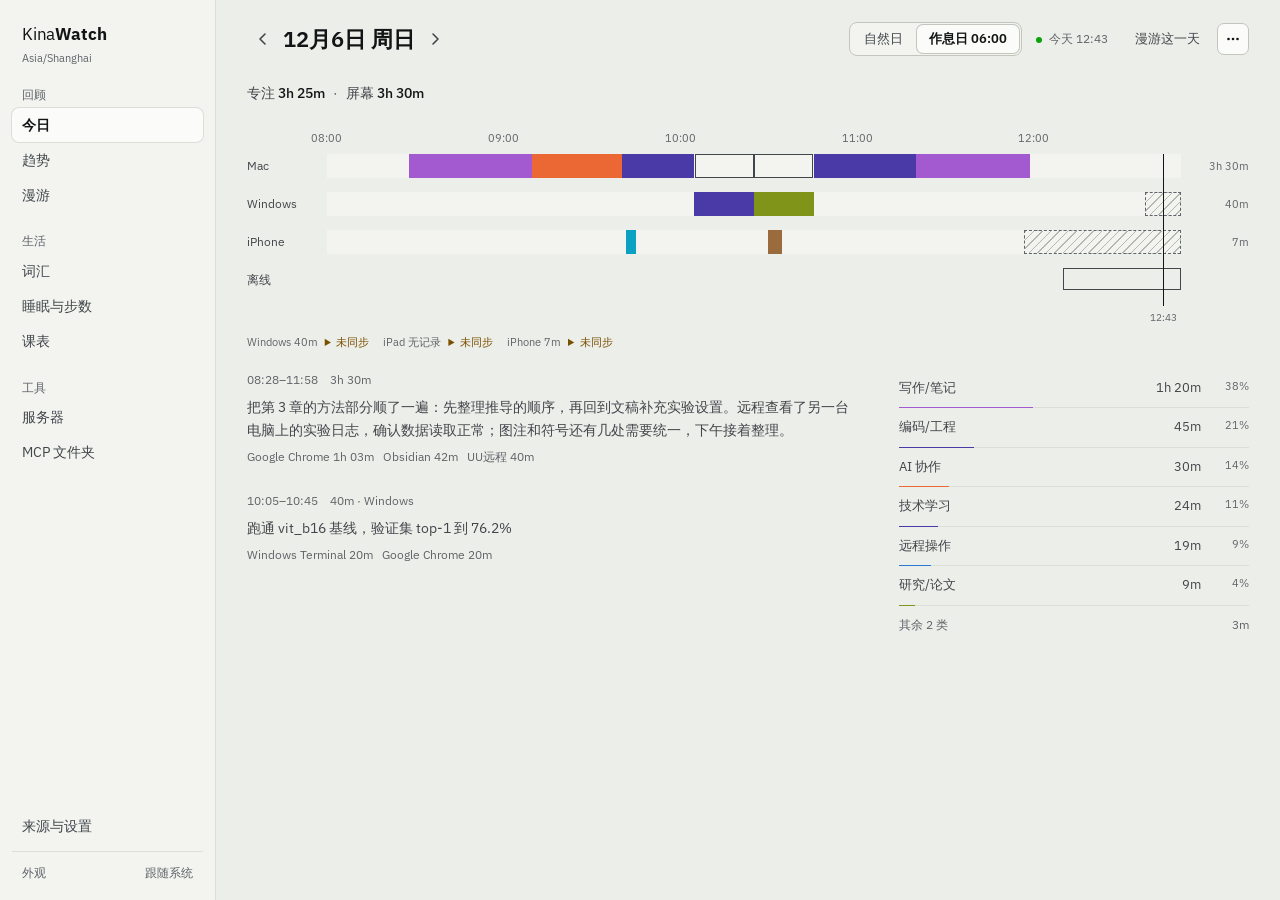
==== commit 3d26680c: "Update previews" ====
--- a/index.html
+++ b/index.html
@@ -4,14 +4,15 @@
 <meta charset="utf-8">
 <meta name="viewport" content="width=device-width, initial-scale=1">
 <meta name="color-scheme" content="light dark">
+<link rel="icon" href="data:,">
 <title>KinaWatch</title>
-  <script type="module" crossorigin src="./assets/index-CgSfCmDl.js"></script>
-  <link rel="modulepreload" crossorigin href="./assets/time-CrkMp0PX.js">
-  <link rel="modulepreload" crossorigin href="./assets/route-b9BB4r7d.js">
-  <link rel="modulepreload" crossorigin href="./assets/settings-BEVMoOOE.js">
+  <script type="module" crossorigin src="./assets/index-DP6qMwgQ.js"></script>
+  <link rel="modulepreload" crossorigin href="./assets/time-CAY5uYnl.js">
+  <link rel="modulepreload" crossorigin href="./assets/route-CMRrT-E0.js">
+  <link rel="modulepreload" crossorigin href="./assets/settings-DSFRvYmw.js">
   <link rel="modulepreload" crossorigin href="./assets/drafts-D90-OTZx.js">
-  <link rel="modulepreload" crossorigin href="./assets/sources-D-00cDI5.js">
-  <link rel="stylesheet" crossorigin href="./assets/index-CYi6J6lf.css">
+  <link rel="modulepreload" crossorigin href="./assets/sources-DfZK_-op.js">
+  <link rel="stylesheet" crossorigin href="./assets/index-Bk5cP_tv.css">
 </head>
 <body>
 <div id="root"></div>
--- a/assets/index-Bk5cP_tv.css
+++ b/assets/index-Bk5cP_tv.css
@@ -0,0 +1 @@
+@font-face{font-family:IBM Plex Sans;font-style:normal;font-display:swap;font-weight:400;src:url(./ibm-plex-sans-cyrillic-ext-400-normal-g30qAdWV.woff2)format("woff2"),url(./ibm-plex-sans-cyrillic-ext-400-normal-Dsrv2Tcn.woff)format("woff");unicode-range:U+460-52F,U+1C80-1C8A,U+20B4,U+2DE0-2DFF,U+A640-A69F,U+FE2E-FE2F}@font-face{font-family:IBM Plex Sans;font-style:normal;font-display:swap;font-weight:400;src:url(./ibm-plex-sans-cyrillic-400-normal-DZqxrq2p.woff2)format("woff2"),url(./ibm-plex-sans-cyrillic-400-normal-BTotfTJu.woff)format("woff");unicode-range:U+301,U+400-45F,U+490-491,U+4B0-4B1,U+2116}@font-face{font-family:IBM Plex Sans;font-style:normal;font-display:swap;font-weight:400;src:url(./ibm-plex-sans-greek-400-normal-_efipK4i.woff2)format("woff2"),url(./ibm-plex-sans-greek-400-normal-D9ESIMu3.woff)format("woff");unicode-range:U+370-377,U+37A-37F,U+384-38A,U+38C,U+38E-3A1,U+3A3-3FF}@font-face{font-family:IBM Plex Sans;font-style:normal;font-display:swap;font-weight:400;src:url(./ibm-plex-sans-vietnamese-400-normal-DG4YqDda.woff2)format("woff2"),url(./ibm-plex-sans-vietnamese-400-normal-fK1oJ5dG.woff)format("woff");unicode-range:U+102-103,U+110-111,U+128-129,U+168-169,U+1A0-1A1,U+1AF-1B0,U+300-301,U+303-304,U+308-309,U+323,U+329,U+1EA0-1EF9,U+20AB}@font-face{font-family:IBM Plex Sans;font-style:normal;font-display:swap;font-weight:400;src:url(./ibm-plex-sans-latin-ext-400-normal-C5H60-Va.woff2)format("woff2"),url(./ibm-plex-sans-latin-ext-400-normal-RBey6euL.woff)format("woff");unicode-range:U+100-2BA,U+2BD-2C5,U+2C7-2CC,U+2CE-2D7,U+2DD-2FF,U+304,U+308,U+329,U+1D00-1DBF,U+1E00-1E9F,U+1EF2-1EFF,U+2020,U+20A0-20AB,U+20AD-20C0,U+2113,U+2C60-2C7F,U+A720-A7FF}@font-face{font-family:IBM Plex Sans;font-style:normal;font-display:swap;font-weight:400;src:url(./ibm-plex-sans-latin-400-normal-CDDApCn2.woff2)format("woff2"),url(./ibm-plex-sans-latin-400-normal-CYLoc0-x.woff)format("woff");unicode-range:U+??,U+131,U+152-153,U+2BB-2BC,U+2C6,U+2DA,U+2DC,U+304,U+308,U+329,U+2000-206F,U+20AC,U+2122,U+2191,U+2193,U+2212,U+2215,U+FEFF,U+FFFD}@font-face{font-family:IBM Plex Sans;font-style:normal;font-display:swap;font-weight:500;src:url(./ibm-plex-sans-cyrillic-ext-500-normal-Cs5J6C77.woff2)format("woff2"),url(./ibm-plex-sans-cyrillic-ext-500-normal-DB5PtV2g.woff)format("woff");unicode-range:U+460-52F,U+1C80-1C8A,U+20B4,U+2DE0-2DFF,U+A640-A69F,U+FE2E-FE2F}@font-face{font-family:IBM Plex Sans;font-style:normal;font-display:swap;font-weight:500;src:url(./ibm-plex-sans-cyrillic-500-normal-CocWQlwt.woff2)format("woff2"),url(./ibm-plex-sans-cyrillic-500-normal-ByOcLdNv.woff)format("woff");unicode-range:U+301,U+400-45F,U+490-491,U+4B0-4B1,U+2116}@font-face{font-family:IBM Plex Sans;font-style:normal;font-display:swap;font-weight:500;src:url(./ibm-plex-sans-greek-500-normal-JMMifIXV.woff2)format("woff2"),url(./ibm-plex-sans-greek-500-normal-CuWXN6rf.woff)format("woff");unicode-range:U+370-377,U+37A-37F,U+384-38A,U+38C,U+38E-3A1,U+3A3-3FF}@font-face{font-family:IBM Plex Sans;font-style:normal;font-display:swap;font-weight:500;src:url(./ibm-plex-sans-vietnamese-500-normal-e4dixQRQ.woff2)format("woff2"),url(./ibm-plex-sans-vietnamese-500-normal-BEb3_waV.woff)format("woff");unicode-range:U+102-103,U+110-111,U+128-129,U+168-169,U+1A0-1A1,U+1AF-1B0,U+300-301,U+303-304,U+308-309,U+323,U+329,U+1EA0-1EF9,U+20AB}@font-face{font-family:IBM Plex Sans;font-style:normal;font-display:swap;font-weight:500;src:url(./ibm-plex-sans-latin-ext-500-normal-DakdToA3.woff2)format("woff2"),url(./ibm-plex-sans-latin-ext-500-normal-D0aIdm-b.woff)format("woff");unicode-range:U+100-2BA,U+2BD-2C5,U+2C7-2CC,U+2CE-2D7,U+2DD-2FF,U+304,U+308,U+329,U+1D00-1DBF,U+1E00-1E9F,U+1EF2-1EFF,U+2020,U+20A0-20AB,U+20AD-20C0,U+2113,U+2C60-2C7F,U+A720-A7FF}@font-face{font-family:IBM Plex Sans;font-style:normal;font-display:swap;font-weight:500;src:url(./ibm-plex-sans-latin-500-normal-6ng42L7E.woff2)format("woff2"),url(./ibm-plex-sans-latin-500-normal-BgVn5rGT.woff)format("woff");unicode-range:U+??,U+131,U+152-153,U+2BB-2BC,U+2C6,U+2DA,U+2DC,U+304,U+308,U+329,U+2000-206F,U+20AC,U+2122,U+2191,U+2193,U+2212,U+2215,U+FEFF,U+FFFD}@font-face{font-family:IBM Plex Sans;font-style:normal;font-display:swap;font-weight:600;src:url(./ibm-plex-sans-cyrillic-ext-600-normal-DUMzJB7m.woff2)format("woff2"),url(./ibm-plex-sans-cyrillic-ext-600-normal-Bz0x94Yp.woff)format("woff");unicode-range:U+460-52F,U+1C80-1C8A,U+20B4,U+2DE0-2DFF,U+A640-A69F,U+FE2E-FE2F}@font-face{font-family:IBM Plex Sans;font-style:normal;font-display:swap;font-weight:600;src:url(./ibm-plex-sans-cyrillic-600-normal-71GNu3SW.woff2)format("woff2"),url(./ibm-plex-sans-cyrillic-600-normal-BGq0mW3O.woff)format("woff");unicode-range:U+301,U+400-45F,U+490-491,U+4B0-4B1,U+2116}@font-face{font-family:IBM Plex Sans;font-style:normal;font-display:swap;font-weight:600;src:url(./ibm-plex-sans-greek-600-normal-DzTrcv_p.woff2)format("woff2"),url(./ibm-plex-sans-greek-600-normal-D-CqTdkO.woff)format("woff");unicode-range:U+370-377,U+37A-37F,U+384-38A,U+38C,U+38E-3A1,U+3A3-3FF}@font-face{font-family:IBM Plex Sans;font-style:normal;font-display:swap;font-weight:600;src:url(./ibm-plex-sans-vietnamese-600-normal-DpPYBSTl.woff2)format("woff2"),url(./ibm-plex-sans-vietnamese-600-normal-DgdngZtN.woff)format("woff");unicode-range:U+102-103,U+110-111,U+128-129,U+168-169,U+1A0-1A1,U+1AF-1B0,U+300-301,U+303-304,U+308-309,U+323,U+329,U+1EA0-1EF9,U+20AB}@font-face{font-family:IBM Plex Sans;font-style:normal;font-display:swap;font-weight:600;src:url(./ibm-plex-sans-latin-ext-600-normal-DOrvGEcy.woff2)format("woff2"),url(./ibm-plex-sans-latin-ext-600-normal-DIrixKbi.woff)format("woff");unicode-range:U+100-2BA,U+2BD-2C5,U+2C7-2CC,U+2CE-2D7,U+2DD-2FF,U+304,U+308,U+329,U+1D00-1DBF,U+1E00-1E9F,U+1EF2-1EFF,U+2020,U+20A0-20AB,U+20AD-20C0,U+2113,U+2C60-2C7F,U+A720-A7FF}@font-face{font-family:IBM Plex Sans;font-style:normal;font-display:swap;font-weight:600;src:url(./ibm-plex-sans-latin-600-normal-CuJfVYMP.woff2)format("woff2"),url(./ibm-plex-sans-latin-600-normal-Cu4Hd6ag.woff)format("woff");unicode-range:U+??,U+131,U+152-153,U+2BB-2BC,U+2C6,U+2DA,U+2DC,U+304,U+308,U+329,U+2000-206F,U+20AC,U+2122,U+2191,U+2193,U+2212,U+2215,U+FEFF,U+FFFD}@font-face{font-family:IBM Plex Sans;font-style:normal;font-display:swap;font-weight:700;src:url(./ibm-plex-sans-cyrillic-ext-700-normal-BmRLXWpJ.woff2)format("woff2"),url(./ibm-plex-sans-cyrillic-ext-700-normal-DCQwxkRk.woff)format("woff");unicode-range:U+460-52F,U+1C80-1C8A,U+20B4,U+2DE0-2DFF,U+A640-A69F,U+FE2E-FE2F}@font-face{font-family:IBM Plex Sans;font-style:normal;font-display:swap;font-weight:700;src:url(./ibm-plex-sans-cyrillic-700-normal-D_uavGvn.woff2)format("woff2"),url(./ibm-plex-sans-cyrillic-700-normal-RFb1v-CK.woff)format("woff");unicode-range:U+301,U+400-45F,U+490-491,U+4B0-4B1,U+2116}@font-face{font-family:IBM Plex Sans;font-style:normal;font-display:swap;font-weight:700;src:url(./ibm-plex-sans-greek-700-normal-wyJ6jzdA.woff2)format("woff2"),url(./ibm-plex-sans-greek-700-normal-CkZN0sRy.woff)format("woff");unicode-range:U+370-377,U+37A-37F,U+384-38A,U+38C,U+38E-3A1,U+3A3-3FF}@font-face{font-family:IBM Plex Sans;font-style:normal;font-display:swap;font-weight:700;src:url(./ibm-plex-sans-vietnamese-700-normal-CkEo6LDy.woff2)format("woff2"),url(./ibm-plex-sans-vietnamese-700-normal-BV5B8Are.woff)format("woff");unicode-range:U+102-103,U+110-111,U+128-129,U+168-169,U+1A0-1A1,U+1AF-1B0,U+300-301,U+303-304,U+308-309,U+323,U+329,U+1EA0-1EF9,U+20AB}@font-face{font-family:IBM Plex Sans;font-style:normal;font-display:swap;font-weight:700;src:url(./ibm-plex-sans-latin-ext-700-normal-aMgXseD4.woff2)format("woff2"),url(./ibm-plex-sans-latin-ext-700-normal-DZH6Xh-4.woff)format("woff");unicode-range:U+100-2BA,U+2BD-2C5,U+2C7-2CC,U+2CE-2D7,U+2DD-2FF,U+304,U+308,U+329,U+1D00-1DBF,U+1E00-1E9F,U+1EF2-1EFF,U+2020,U+20A0-20AB,U+20AD-20C0,U+2113,U+2C60-2C7F,U+A720-A7FF}@font-face{font-family:IBM Plex Sans;font-style:normal;font-display:swap;font-weight:700;src:url(./ibm-plex-sans-latin-700-normal-Bxkt5Cjx.woff2)format("woff2"),url(./ibm-plex-sans-latin-700-normal-Bth3BMcD.woff)format("woff");unicode-range:U+??,U+131,U+152-153,U+2BB-2BC,U+2C6,U+2DA,U+2DC,U+304,U+308,U+329,U+2000-206F,U+20AC,U+2122,U+2191,U+2193,U+2212,U+2215,U+FEFF,U+FFFD}@font-face{font-family:IBM Plex Mono;font-style:normal;font-display:swap;font-weight:400;src:url(./ibm-plex-mono-cyrillic-ext-400-normal-xuaO2J-f.woff2)format("woff2"),url(./ibm-plex-mono-cyrillic-ext-400-normal-DMdlQ8Kv.woff)format("woff");unicode-range:U+460-52F,U+1C80-1C8A,U+20B4,U+2DE0-2DFF,U+A640-A69F,U+FE2E-FE2F}@font-face{font-family:IBM Plex Mono;font-style:normal;font-display:swap;font-weight:400;src:url(./ibm-plex-mono-cyrillic-400-normal-BSMlKf0J.woff2)format("woff2"),url(./ibm-plex-mono-cyrillic-400-normal-CEL4l2ZJ.woff)format("woff");unicode-range:U+301,U+400-45F,U+490-491,U+4B0-4B1,U+2116}@font-face{font-family:IBM Plex Mono;font-style:normal;font-display:swap;font-weight:400;src:url(./ibm-plex-mono-vietnamese-400-normal-BulugwFq.woff2)format("woff2"),url(./ibm-plex-mono-vietnamese-400-normal-DDuiU_S-.woff)format("woff");unicode-range:U+102-103,U+110-111,U+128-129,U+168-169,U+1A0-1A1,U+1AF-1B0,U+300-301,U+303-304,U+308-309,U+323,U+329,U+1EA0-1EF9,U+20AB}@font-face{font-family:IBM Plex Mono;font-style:normal;font-display:swap;font-weight:400;src:url(./ibm-plex-mono-latin-ext-400-normal-BmRBH3aV.woff2)format("woff2"),url(./ibm-plex-mono-latin-ext-400-normal-D3D2R8hC.woff)format("woff");unicode-range:U+100-2BA,U+2BD-2C5,U+2C7-2CC,U+2CE-2D7,U+2DD-2FF,U+304,U+308,U+329,U+1D00-1DBF,U+1E00-1E9F,U+1EF2-1EFF,U+2020,U+20A0-20AB,U+20AD-20C0,U+2113,U+2C60-2C7F,U+A720-A7FF}@font-face{font-family:IBM Plex Mono;font-style:normal;font-display:swap;font-weight:400;src:url(./ibm-plex-mono-latin-400-normal-DMJ8VG8y.woff2)format("woff2"),url(./ibm-plex-mono-latin-400-normal-CvHOgSBP.woff)format("woff");unicode-range:U+??,U+131,U+152-153,U+2BB-2BC,U+2C6,U+2DA,U+2DC,U+304,U+308,U+329,U+2000-206F,U+20AC,U+2122,U+2191,U+2193,U+2212,U+2215,U+FEFF,U+FFFD}@font-face{font-family:IBM Plex Mono;font-style:normal;font-display:swap;font-weight:500;src:url(./ibm-plex-mono-cyrillic-ext-500-normal-BqneJy0T.woff2)format("woff2"),url(./ibm-plex-mono-cyrillic-ext-500-normal-BIfNGwUT.woff)format("woff");unicode-range:U+460-52F,U+1C80-1C8A,U+20B4,U+2DE0-2DFF,U+A640-A69F,U+FE2E-FE2F}@font-face{font-family:IBM Plex Mono;font-style:normal;font-display:swap;font-weight:500;src:url(./ibm-plex-mono-cyrillic-500-normal-Bq9vWWag.woff2)format("woff2"),url(./ibm-plex-mono-cyrillic-500-normal-Ael50iVv.woff)format("woff");unicode-range:U+301,U+400-45F,U+490-491,U+4B0-4B1,U+2116}@font-face{font-family:IBM Plex Mono;font-style:normal;font-display:swap;font-weight:500;src:url(./ibm-plex-mono-vietnamese-500-normal-DZ4AoWbu.woff2)format("woff2"),url(./ibm-plex-mono-vietnamese-500-normal-C8zxqsMH.woff)format("woff");unicode-range:U+102-103,U+110-111,U+128-129,U+168-169,U+1A0-1A1,U+1AF-1B0,U+300-301,U+303-304,U+308-309,U+323,U+329,U+1EA0-1EF9,U+20AB}@font-face{font-family:IBM Plex Mono;font-style:normal;font-display:swap;font-weight:500;src:url(./ibm-plex-mono-latin-ext-500-normal-CAhNIIs5.woff2)format("woff2"),url(./ibm-plex-mono-latin-ext-500-normal-CZ70TYgx.woff)format("woff");unicode-range:U+100-2BA,U+2BD-2C5,U+2C7-2CC,U+2CE-2D7,U+2DD-2FF,U+304,U+308,U+329,U+1D00-1DBF,U+1E00-1E9F,U+1EF2-1EFF,U+2020,U+20A0-20AB,U+20AD-20C0,U+2113,U+2C60-2C7F,U+A720-A7FF}@font-face{font-family:IBM Plex Mono;font-style:normal;font-display:swap;font-weight:500;src:url(./ibm-plex-mono-latin-500-normal-DSY6xOcd.woff2)format("woff2"),url(./ibm-plex-mono-latin-500-normal-CB9ihrfo.woff)format("woff");unicode-range:U+??,U+131,U+152-153,U+2BB-2BC,U+2C6,U+2DA,U+2DC,U+304,U+308,U+329,U+2000-206F,U+20AC,U+2122,U+2191,U+2193,U+2212,U+2215,U+FEFF,U+FFFD}:root{--bg:#eceee9;--panel:#fbfbf9;--panel-2:#f3f4f0;--soft:#e7e9e3;--line:#dcdfd8;--line-2:#c2c6bd;--ink:#121416;--ink-2:#41464b;--ink-3:#5f6469;--sel:#121416;--sel-ink:#fff;--hatch:#b4b8b0;--c1:#2a78d6;--c2:#eb6834;--c3:#1baf7a;--c4:#eda100;--c5:#e87ba4;--c6:#008300;--c7:#4a3aa7;--c8:#e34948;--c9:#0aa1c2;--c10:#9a6b3d;--c11:#a35ad1;--c12:#7f9418;--unc:#a4a7a0;--offline:#4f565d;--good:#0ca30c;--warn:#fab219;--crit:#d03b3b;--good-ink:#0b6b0b;--warn-ink:#7a4f00;--crit-ink:#b02a2a;--warn-bg:#fbf3dc;--warn-line:#e3c266;--crit-bg:#fbebea;--crit-line:#e2a3a0;--ok-bg:#eaf5ea;--ok-line:#a9d3a9;--seq0:#e4e7e1;--seq1:#cde2fb;--seq2:#9ec5f4;--seq3:#6da7ec;--seq4:#3987e5;--seq5:#256abf;--seq6:#184f95;--seq7:#0d366b;--sans:"IBM Plex Sans","PingFang SC","Hiragino Sans GB","Noto Sans CJK SC","Microsoft YaHei",system-ui,sans-serif;--mono:"IBM Plex Mono",ui-monospace,"SF Mono",Menlo,monospace;--lightningcss-light:initial;--lightningcss-dark: ;color-scheme:light}@media (prefers-color-scheme:dark){:root:not([data-theme=light]){--bg:#0e0f10;--panel:#17191a;--panel-2:#1d1f21;--soft:#25282a;--line:#2b2e30;--line-2:#3d4143;--ink:#f1f2ef;--ink-2:#c6c8c3;--ink-3:#9da09b;--sel:#f1f2ef;--sel-ink:#111214;--hatch:#4a4e50;--c1:#3987e5;--c2:#d95926;--c3:#199e70;--c4:#c98500;--c5:#d55181;--c6:#2f9a2f;--c7:#9085e9;--c8:#e66767;--c9:#22b3d3;--c10:#b8875a;--c11:#b67de0;--c12:#9db236;--unc:#6f736e;--offline:#9aa1a7;--good-ink:#46c946;--warn-ink:#fab219;--crit-ink:#f07a7a;--warn-bg:#29230f;--warn-line:#6a5521;--crit-bg:#2c1918;--crit-line:#6e3532;--ok-bg:#15241a;--ok-line:#2f5a35;--seq0:#222527;--seq1:#1b2c42;--seq2:#184f95;--seq3:#256abf;--seq4:#3987e5;--seq5:#6da7ec;--seq6:#9ec5f4;--seq7:#cde2fb;--lightningcss-light: ;--lightningcss-dark:initial;color-scheme:dark}}:root[data-theme=dark]{--bg:#0e0f10;--panel:#17191a;--panel-2:#1d1f21;--soft:#25282a;--line:#2b2e30;--line-2:#3d4143;--ink:#f1f2ef;--ink-2:#c6c8c3;--ink-3:#9da09b;--sel:#f1f2ef;--sel-ink:#111214;--hatch:#4a4e50;--c1:#3987e5;--c2:#d95926;--c3:#199e70;--c4:#c98500;--c5:#d55181;--c6:#2f9a2f;--c7:#9085e9;--c8:#e66767;--c9:#22b3d3;--c10:#b8875a;--c11:#b67de0;--c12:#9db236;--unc:#6f736e;--offline:#9aa1a7;--good-ink:#46c946;--warn-ink:#fab219;--crit-ink:#f07a7a;--warn-bg:#29230f;--warn-line:#6a5521;--crit-bg:#2c1918;--crit-line:#6e3532;--ok-bg:#15241a;--ok-line:#2f5a35;--seq0:#222527;--seq1:#1b2c42;--seq2:#184f95;--seq3:#256abf;--seq4:#3987e5;--seq5:#6da7ec;--seq6:#9ec5f4;--seq7:#cde2fb;--lightningcss-light: ;--lightningcss-dark:initial;color-scheme:dark}*,:before,:after{box-sizing:border-box}html,body{margin:0}body{background:var(--bg);color:var(--ink);font-family:var(--sans);-webkit-font-smoothing:antialiased;font-size:14px;line-height:1.5}button,input,select,textarea{font:inherit;color:inherit}:focus-visible{outline:2px solid var(--c1);outline-offset:2px}a{color:var(--ink);-webkit-text-decoration-color:var(--line-2);text-decoration-color:var(--line-2);text-underline-offset:3px}a:hover{-webkit-text-decoration-color:var(--ink);text-decoration-color:var(--ink)}h1,h2,h3,h4,p{margin:0}.num{font-variant-numeric:tabular-nums}.mono{font-family:var(--mono);letter-spacing:-.01em;overflow-wrap:anywhere;font-size:.93em}.sr{clip:rect(0 0 0 0);white-space:nowrap;width:1px;height:1px;position:absolute;overflow:hidden}.shell{grid-template-columns:216px minmax(0,1fr);min-height:100vh;display:grid}.nav{border-right:1px solid var(--line);background:var(--panel-2);flex-direction:column;align-self:start;gap:20px;height:100vh;padding:22px 12px 16px;display:flex;position:sticky;top:0;overflow:auto}.brand{flex-direction:column;gap:2px;padding:0 10px;display:flex}.brand-name{letter-spacing:-.01em;font-size:17px}.brand-name b{font-weight:700}.brand-sub{color:var(--ink-3);font-size:11px}.nav-grp{flex-direction:column;gap:1px;display:flex}.nav-glabel{color:var(--ink-3);letter-spacing:.04em;padding:0 10px 4px;font-size:11.5px}.nav-item{min-height:34px;color:var(--ink-2);border-radius:7px;justify-content:space-between;align-items:center;gap:8px;padding:0 10px;font-size:14px;text-decoration:none;display:flex}.nav-item:hover{background:var(--soft);color:var(--ink)}.nav-item.on{background:var(--panel);color:var(--ink);box-shadow:0 0 0 1px var(--line);font-weight:600}.nav-hint{color:var(--ink-3);font-size:11.5px;font-weight:400}.nav-hint.warn{color:var(--warn-ink)}.nav-item.stalled:not(.on){color:var(--ink-3)}.nav-foot{flex-direction:column;gap:8px;margin-top:auto;display:flex}.nav-flags{border-top:1px solid var(--line);flex-direction:column;gap:4px;padding:10px 10px 0;display:flex}.nav-flag{color:var(--ink-3);justify-content:space-between;align-items:center;font-size:12px;display:flex}.theme-btn{color:var(--ink-3);cursor:pointer;background:0 0;border:0;padding:2px 0;font-size:12px}.theme-btn:hover{color:var(--ink)}.main{flex-direction:column;gap:16px;width:100%;min-width:0;max-width:2000px;margin:0 auto;padding:22px clamp(20px,2.4vw,44px) 64px;display:flex;container:main/inline-size}.page-h{flex-wrap:wrap;justify-content:space-between;align-items:flex-end;gap:10px 20px;display:flex}.page-t{letter-spacing:-.015em;font-size:24px;font-weight:600;line-height:1.2}.row{flex-wrap:wrap;align-items:center;gap:8px;display:flex}.between{justify-content:space-between}.stack{flex-direction:column;gap:12px;min-width:0;display:flex}.card{border:1px solid var(--line);background:var(--panel);border-radius:10px;min-width:0;padding:14px 16px}.card-h{flex-wrap:wrap;justify-content:space-between;align-items:baseline;gap:8px 16px;margin-bottom:12px;display:flex}.card-t{font-size:14px;font-weight:600}.sub{color:var(--ink-3);font-size:12.5px}.lbl{color:var(--ink-3);font-size:12px}.strong{color:var(--ink);font-weight:600}.cols{grid-template-columns:repeat(auto-fit,minmax(min(400px,100%),1fr));align-items:stretch;gap:14px;display:grid}.btn{border:1px solid var(--line-2);background:var(--panel);height:32px;color:var(--ink);white-space:nowrap;cursor:pointer;border-radius:7px;justify-content:center;align-items:center;gap:6px;padding:0 12px;font-size:13px;text-decoration:none;display:inline-flex}a.btn{color:var(--ink);text-decoration:none}.btn:hover{background:var(--soft)}.btn.primary{border-color:var(--sel);background:var(--sel);color:var(--sel-ink)}.btn.primary:hover{opacity:.88}.btn.ghost{color:var(--ink-2);background:0 0;border-color:#0000}.btn.ghost:hover{background:var(--soft)}.btn.icon{width:32px;padding:0}.btn.sm{height:26px;padding:0 8px;font-size:12px}.btn.icon.sm{width:26px;padding:0}.btn.danger{color:var(--crit-ink)}.btn:disabled{opacity:.4;cursor:not-allowed}.btn:disabled:hover{background:var(--panel)}.btn.primary:disabled:hover{background:var(--sel);opacity:.4}.btn.ghost:disabled:hover{background:0 0}.seg{border:1px solid var(--line-2);background:var(--panel-2);border-radius:8px;gap:2px;padding:2px;display:inline-flex}.seg button{height:28px;color:var(--ink-2);white-space:nowrap;cursor:pointer;background:0 0;border:0;border-radius:6px;padding:0 12px;font-size:13px}.seg button:hover{color:var(--ink)}.seg button.on{background:var(--panel);color:var(--ink);box-shadow:0 0 0 1px var(--line-2);font-weight:600}.chip{border:1px solid var(--line);background:var(--panel);min-height:24px;color:var(--ink-2);white-space:nowrap;border-radius:999px;align-items:center;gap:6px;padding:0 9px;font-size:12px;display:inline-flex}.chip.xs{gap:4px;min-height:18px;padding:0 7px;font-size:11px}.st{align-items:center;gap:6px;display:inline-flex}.st:before{content:"";flex:none;width:8px;height:8px}.st-good:before{background:var(--good);border-radius:50%}.st-warn:before{background:var(--warn);clip-path:polygon(50% 0,100% 100%,0 100%);width:10px;height:9px}.st-crit:before{background:var(--crit);width:7px;height:7px;transform:rotate(45deg)}.st-unk:before{border:1.5px dashed var(--ink-3);border-radius:50%;width:9px;height:9px}.st-off:before{border:1.5px solid var(--ink-3);border-radius:50%;width:8px;height:8px}.st-busy:before{border:1.5px solid var(--ink-3);border-top-color:#0000;border-radius:50%;width:9px;height:9px;animation:.9s linear infinite kwspin}@keyframes kwspin{to{transform:rotate(360deg)}}@media (prefers-reduced-motion:reduce){.st-busy:before{animation:none}}.hatch{background-image:repeating-linear-gradient(135deg,var(--hatch) 0 1px,transparent 1px 6px)}.inp{border:1px solid var(--line-2);background:var(--panel);min-width:0;height:34px;color:var(--ink);border-radius:7px;padding:0 10px;font-size:13px}.inp:disabled{opacity:.55}.ta{border:1px solid var(--line-2);background:var(--panel);width:100%;min-height:92px;color:var(--ink);resize:vertical;border-radius:8px;padding:10px 12px;font-size:14px;line-height:1.65;display:block}.ta[readonly]{background:var(--panel-2)}.field{flex-direction:column;gap:5px;min-width:0;display:flex}.field>label{color:var(--ink-3);font-size:12px}.banner{border:1px solid var(--line-2);background:var(--panel-2);border-radius:8px;flex-wrap:wrap;justify-content:space-between;align-items:center;gap:8px 14px;padding:8px 12px;font-size:12.5px;line-height:1.55;display:flex}.banner.warn{border-color:var(--warn-line);background:var(--warn-bg)}.banner.crit{border-color:var(--crit-line);background:var(--crit-bg)}.banner.ok{border-color:var(--ok-line);background:var(--ok-bg)}.banner-txt{text-wrap:pretty;flex:320px;min-width:0}.tiles{border:1px solid var(--line);background:var(--line);border-radius:10px;flex-wrap:wrap;gap:1px;display:flex;overflow:hidden}.tile{background:var(--panel);flex-direction:column;flex:150px;gap:2px;min-width:0;padding:11px 16px 12px;display:flex}.tile .lbl{text-overflow:ellipsis;white-space:nowrap;font-size:11.5px;overflow:hidden}.tile .v{letter-spacing:-.02em;overflow-wrap:anywhere;font-size:22px;font-weight:600;line-height:1.25}.tile .v.na{color:var(--ink-3);font-size:16px;font-weight:500}.tile .s{color:var(--ink-3);text-wrap:pretty;font-size:11.5px}.tile.hero{flex:2 300px}.tile.hero .v{letter-spacing:-.025em;font-size:30px;line-height:1.15}.swatch{border-radius:3px;flex:none;width:10px;height:10px;display:inline-block}.dtr{border-bottom:1px solid var(--line);align-items:baseline;gap:10px;padding:5px 0;font-size:12.5px;display:grid}.dtr.h{color:var(--ink-3);padding-top:0;font-size:12px}.dtr:last-child{border-bottom:0}.r{text-align:right}.trunc{text-overflow:ellipsis;white-space:nowrap;min-width:0;overflow:hidden}.kv{grid-template-columns:auto minmax(0,1fr);gap:4px 16px;margin:0;font-size:12.5px;display:grid}.kv dt{color:var(--ink-3)}.kv dd{overflow-wrap:anywhere;min-width:0;margin:0}.empty{border:1px dashed var(--line-2);color:var(--ink-3);text-align:center;border-radius:8px;padding:14px;font-size:12.5px}.legend{flex-wrap:wrap;align-items:center;gap:6px 14px;display:flex}.legend>span{color:var(--ink-3);align-items:center;gap:6px;font-size:12px;display:inline-flex}.err{color:var(--crit-ink);font-size:12.5px}.skel{background:linear-gradient(90deg,var(--panel-2),var(--soft),var(--panel-2));background-size:200% 100%;border-radius:10px;min-height:120px;animation:1.4s ease-in-out infinite kwskel}@keyframes kwskel{to{background-position:-200% 0}}@media (prefers-reduced-motion:reduce){.skel{animation:none}}.more{position:relative}.more-menu{z-index:20;border:1px solid var(--line-2);background:var(--panel);border-radius:8px;flex-direction:column;min-width:190px;padding:4px;display:flex;position:absolute;top:calc(100% + 4px);right:0;box-shadow:0 8px 24px #00000024}.more-item{width:100%;min-height:32px;color:var(--ink);font:inherit;text-align:left;white-space:nowrap;cursor:pointer;background:0 0;border:0;border-radius:6px;align-items:center;gap:8px;padding:0 10px;font-size:13px;text-decoration:none;display:flex}.more-item:hover,.more-item:focus-visible{background:var(--soft);outline:none}.more-item:disabled{color:var(--ink-3);cursor:default;background:0 0}.md{overflow-wrap:anywhere;font-size:15px;line-height:1.8}.md>*+*{margin-top:8px}.md h2{margin-top:16px;font-size:18px;font-weight:600}.md h3{margin-top:14px;font-size:16px;font-weight:600}.md h4{margin-top:12px;font-size:15px;font-weight:600}.md ul{margin:4px 0;padding-left:22px}.md pre{background:var(--panel-2);border-radius:8px;padding:10px 12px;font-size:13px;overflow:auto}.md code{font-family:var(--mono);font-size:.92em}.md blockquote{border-left:2px solid var(--line-2);color:var(--ink-2);margin:0;padding-left:12px}.md-wiki{color:var(--c1)}.strip{flex-direction:column;gap:6px;display:flex}.strip-body{-webkit-user-select:none;user-select:none;touch-action:pan-y;flex-direction:column;gap:6px;display:flex}.strip.zoomed .strip-body .track{cursor:grab}.strip.dragging,.strip.dragging *{cursor:grabbing!important}.zoomrow{min-height:26px}.zoom-btns{flex-wrap:nowrap}.zoom-r{justify-content:flex-end;display:flex}.zoom-label{color:var(--ink-2);white-space:nowrap;font-size:11px}.mm{background:var(--panel-2);border-radius:3px;height:12px;position:relative}.strip.zoomed .mm{cursor:pointer}.mm-b{background:var(--ink-3);opacity:.45;border-radius:1px;position:absolute;top:3px;bottom:3px}.mm-now{background:var(--ink);width:1.5px;margin-left:-.75px;position:absolute;top:-2px;bottom:-2px}.mm-win{border:1.5px solid var(--ink);background:#7f7f7f1f;border-radius:3px;position:absolute;top:-2px;bottom:-2px}.lane{grid-template-columns:104px minmax(0,1fr) 64px;align-items:center;gap:14px;display:grid}.lane-l{color:var(--ink);flex-direction:column;min-width:0;font-size:13px;line-height:1.25;display:flex}.lane-r{color:var(--ink-2);text-align:right;font-size:12.5px}.axis{height:16px;position:relative}.tick{color:var(--ink-3);white-space:nowrap;font-size:11px;position:absolute;top:0;transform:translate(-50%)}.now-tick{color:var(--ink);font-weight:600}.track{background-color:var(--panel-2);border-radius:5px;height:28px;position:relative}.gline{background:var(--line);pointer-events:none;width:1px;position:absolute;top:0;bottom:0}.track.thin{height:16px}.blk{cursor:pointer;border:0;border-radius:3px;min-width:3px;padding:0;position:absolute;top:4px;bottom:4px}.blk:hover{filter:brightness(1.08)saturate(1.15)}.blk.sel{z-index:2;box-shadow:0 0 0 2px var(--panel),0 0 0 4px var(--ink)}.blk.edited:after{content:"";background:var(--ink);width:8px;height:8px;box-shadow:0 0 0 2px var(--panel);border-radius:50%;position:absolute;top:-5px;right:-4px}.blk.conflict{outline:2px dashed var(--crit);outline-offset:1px}.blk.static{cursor:default;background:var(--ink-2);top:3px;bottom:3px}.blk.static:hover{filter:none}.zone{pointer-events:none;border-radius:4px;position:absolute;top:0;bottom:0}.zone.future{background:var(--panel);opacity:.78;border-left:1.5px dashed var(--line-2);border-radius:0 4px 4px 0}.zone-text{color:var(--ink-2);white-space:nowrap;pointer-events:none;justify-content:center;align-items:center;padding:0 8px;font-size:11.5px;display:flex;position:absolute;inset:0}.zone-text span{background:var(--panel-2);border-radius:4px;padding:0 6px}.nowline{background:var(--ink);pointer-events:none;z-index:3;width:2px;margin-left:-1px;position:absolute;top:-4px;bottom:-4px}.track.addable,.strip.zoomed .strip-body .track.addable{cursor:crosshair}.add-hint{background:var(--ink-2);pointer-events:none;z-index:3;width:1px;position:absolute;top:0;bottom:0}.add-hint[hidden]{display:none}.add-hint span{background:var(--panel);color:var(--ink);white-space:nowrap;box-shadow:0 0 0 1px var(--line-2);border-radius:4px;padding:0 5px;font-size:11px;font-style:normal;line-height:16px;position:absolute;top:50%;left:5px;transform:translateY(-50%)}.add-hint.flip span{left:auto;right:5px}.blk.ghost{z-index:2;cursor:default;pointer-events:none;background:color-mix(in srgb,var(--ink) 18%,transparent);outline:1.5px dashed var(--ink-2);outline-offset:-1px}.blk.ghost:hover{filter:none}.insp{border:1px solid var(--line);background:var(--panel-2);border-radius:9px;flex-direction:column;gap:10px;margin-top:12px;padding:8px 8px 8px 12px;display:flex}.insp-bar{flex-wrap:wrap;align-items:center;gap:6px 12px;min-height:34px;display:flex}.insp-main{align-items:baseline;gap:8px;min-width:0;max-width:44%;display:flex}.insp-act{align-items:center;gap:6px;margin-left:auto;display:flex}.insp-ev{border-top:1px solid var(--line);flex-direction:column;gap:10px;padding-top:10px;display:flex}.insp-form{grid-template-columns:88px 88px minmax(0,1fr) minmax(0,1.5fr) 150px;gap:10px;display:grid}.insp-form.added{grid-template-columns:88px 88px minmax(0,1fr) 170px}.insp-edit{flex-direction:column;gap:10px;display:flex}.insp-f{flex-wrap:wrap;justify-content:space-between;align-items:center;gap:8px 12px;padding-right:4px;display:flex}.wf-mark{z-index:2;border:1.5px solid var(--ink);pointer-events:none;border-radius:6px;position:absolute;top:-2px;bottom:-2px}.wflist{flex-direction:column;display:flex}.wfc{border-bottom:1px solid var(--line);flex-direction:column;gap:4px;padding:12px 2px;display:flex}.wfc:first-child{padding-top:0}.wfc:last-child{border-bottom:0;padding-bottom:0}.wfc-head{justify-content:space-between;align-items:center;gap:10px;min-height:24px;display:flex}.wfc-span{min-width:0;color:inherit;text-align:left;cursor:pointer;background:0 0;border:0;flex-wrap:wrap;align-items:baseline;gap:0 10px;padding:0;display:flex}.wfc-span:hover .wfc-dur{text-underline-offset:3px;text-decoration:underline}.wfc-dur{color:var(--ink);white-space:nowrap;font-size:17px;font-weight:600;line-height:1.4}.wfc-apps{color:var(--ink-2);flex-wrap:wrap;gap:2px 14px;margin:0;padding:0;font-size:12.5px;line-height:1.6;list-style:none;display:flex}.wfc-apps li{overflow-wrap:anywhere;flex-wrap:wrap;align-items:center;gap:0 5px;min-width:0;display:inline-flex}.wfc-apps .num{color:var(--ink);font-weight:500}.wfc-edit{opacity:0;flex:none}.wfc:hover .wfc-edit,.wfc-edit:focus-visible{opacity:1}@media (hover:none){.wfc-edit{opacity:1}}.wf-text{text-wrap:pretty;white-space:pre-wrap;min-width:0;font-size:13px;line-height:1.6}.wf-text.clamp{-webkit-line-clamp:2;-webkit-box-orient:vertical;display:-webkit-box;overflow:hidden}.wf-text.can{cursor:pointer}.wf-text.muted{color:var(--ink-3)}.wf-text.auto{color:var(--ink-2)}.bar-row{grid-template-columns:96px minmax(0,1fr) 62px 38px;align-items:center;gap:10px;min-height:25px;font-size:12.5px;display:grid}.bar-track{height:10px;display:block}.bar{border-radius:0 3px 3px 0;min-width:2px;height:10px;display:block}.tgrid{grid-template-columns:minmax(0,1fr);grid-template-areas:"wf""cat";gap:14px;display:grid}.a-wf{grid-area:wf}.a-cat{grid-area:cat}@container main (width>=820px){.tgrid{grid-template-columns:repeat(2,minmax(0,1fr));grid-template-areas:"wf cat"}}@container main (width>=1440px){.tgrid{grid-template-columns:minmax(0,1.7fr) minmax(0,1fr)}}.hm-wrap{padding-bottom:4px;overflow-x:auto}.hm-days{grid-template-rows:repeat(7,var(--hm));color:var(--ink-3);gap:3px;font-size:10.5px;display:grid}.hm-days span{align-items:center;display:flex}.hm-months{height:16px;color:var(--ink-3);font-size:11px;position:relative}.hm-months span{white-space:nowrap;position:absolute;top:0}.hm{grid-template-rows:repeat(7,var(--hm));grid-auto-flow:column;grid-auto-columns:var(--hm);gap:3px;display:grid}.hm .cell{width:var(--hm);height:var(--hm)}.period{white-space:nowrap;flex-wrap:nowrap;font-size:13px}.avgl{z-index:1;border-top:1.5px dashed var(--ink-2);pointer-events:none;position:absolute;left:0;right:0}.avg-key{border-top:1.5px dashed var(--ink-2);width:16px;display:inline-block}.cell{border-radius:3px;flex:none;width:12px;height:12px;display:inline-block}.lv0{background:var(--seq0);box-shadow:inset 0 0 0 1px var(--line-2)}.lv1{background:var(--seq1)}.lv2{background:var(--seq2)}.lv3{background:var(--seq3)}.lv4{background:var(--seq4)}.lv5{background:var(--seq5)}.lv6{background:var(--seq6)}.lv7{background:var(--seq7)}.inc{background-color:var(--panel);background-image:repeating-linear-gradient(135deg,var(--ink-3) 0 1px,transparent 1px 4px);box-shadow:inset 0 0 0 1px var(--ink-3)}.fut{outline:1px dashed var(--line-2);outline-offset:-1px;background:0 0}.unk{background:var(--panel-2);box-shadow:inset 0 0 0 1px var(--line)}.blank{visibility:hidden}.cell.today{outline:1.5px solid var(--ink);outline-offset:1px}.chart{height:200px;margin-left:44px;position:relative}.chart.short{height:160px}.gl{border-top:1px solid var(--line);position:absolute;left:0;right:0}.gl span{text-align:right;width:38px;color:var(--ink-3);font-size:11px;position:absolute;top:-8px;left:-44px}.gl.base{border-top-color:var(--line-2)}.bars{align-items:flex-end;gap:2px;display:flex;position:absolute;inset:0}.colbtn{background:0 0;border:0;border-radius:4px;flex-direction:column;flex:1 1 0;justify-content:flex-end;align-items:center;gap:2px;height:100%;padding:0;display:flex;position:relative}button.colbtn{cursor:pointer}button.colbtn:hover,.colbtn.sel{background:var(--soft)}.colfill{background:var(--c1);border-radius:4px 4px 0 0;width:min(18px,80%);display:block}.colfill.inc{border-radius:4px 4px 0 0}.colfill.live{background:var(--seq3)}.chart.few .colfill{width:min(44px,55%)}.colfill.zero{background:var(--line-2);border-radius:2px;height:3px!important}.colfill.mid{border-radius:0}.colfill.unk{background-color:#0000;background-image:repeating-linear-gradient(135deg,var(--hatch) 0 1px,transparent 1px 5px);opacity:.55;border-radius:4px;height:100%!important}.xlab{gap:2px;margin:6px 0 0 44px;display:flex}.xlab span{color:var(--ink-3);text-align:center;white-space:nowrap;flex:1 1 0;font-size:10.5px;line-height:1.35}.metric-cap{margin:0 2px 6px}.metric-cap b{color:var(--ink);font-size:13px;font-weight:600}.kpis{border:1px solid var(--line);background:var(--line);border-radius:10px;grid-template-columns:repeat(5,minmax(0,1fr));gap:1px;display:grid;overflow:hidden}.kpi{background:var(--panel);flex-direction:column;gap:2px;min-width:0;padding:11px 16px 12px;display:flex}.kpi-l{color:var(--ink-3);white-space:nowrap;font-size:11.5px}.kpi-row{justify-content:space-between;align-items:flex-end;gap:8px;min-height:30px;display:flex}.kpi-v{letter-spacing:-.02em;white-space:nowrap;font-size:22px;font-weight:600;line-height:1.25}.kpi-v.na{color:var(--ink-3);font-size:16px;font-weight:500}.kpi-m{color:var(--ink-3);text-overflow:ellipsis;white-space:nowrap;font-size:11.5px;overflow:hidden}.spark{flex:none;margin-bottom:4px}.spark rect{fill:var(--c1)}.spark .spark-live{fill:var(--seq3)}.spark .spark-na{fill:var(--line-2)}.dlt{color:var(--ink-3);white-space:nowrap;margin-bottom:3px;font-size:12px}.dlt.up,.dlt.dn{color:var(--ink-2)}@container main (width<=860px){.kpis{grid-template-columns:repeat(2,minmax(0,1fr))}.kpi:last-child{grid-column:1/-1}}.yp{grid-template-columns:minmax(0,1fr);align-items:start;gap:18px 32px;display:grid}@container main (width>=1120px){.yp{grid-template-columns:max-content minmax(180px,1fr)}}.yg{--hm:13px;--hm-step:16px;grid-template-columns:22px auto 118px;gap:4px 10px;width:max-content;display:grid}@container main (width<=1439px){.yg{--hm:11px;--hm-step:14px}}.yg-h,.yg-ml{color:var(--ink-3);white-space:nowrap;font-size:10.5px}.yg-ml{align-self:end;line-height:12px}.wdavg{grid-template-rows:repeat(7,var(--hm));gap:3px;display:grid}.wdrow{color:var(--ink-2);white-space:nowrap;align-items:center;gap:6px;font-size:10.5px;line-height:1;display:flex}.wdrow i{height:calc(var(--hm) - 4px);background:var(--seq4);border-radius:2px;flex:none;min-width:1px;display:block}.mavg{height:34px;position:relative}.mseg{cursor:pointer;background:0 0;border:0;border-radius:3px;flex-direction:column;justify-content:flex-end;gap:2px;padding:0 2px;display:flex;position:absolute;top:0;bottom:0}.mseg:hover,.mseg.sel{background:var(--soft)}.mbar{align-items:flex-end;height:18px;display:flex}.mbar i{background:var(--c1);border-radius:2px 2px 0 0;width:100%;min-height:2px;display:block}.mbar i.live{background:var(--seq3)}.mbar i.unk{background-color:#0000;background-image:repeating-linear-gradient(135deg,var(--hatch) 0 1px,transparent 1px 4px);opacity:.6;height:100%}.mseg .num{color:var(--ink-2);text-align:center;font-size:10.5px;line-height:12px}.mseg.sel .num{color:var(--ink);font-weight:600}.ygw{min-width:0}.yside{flex-direction:column;gap:14px;min-width:0;display:flex}.ymix{display:none}@container main (width>=1560px){.ymix{display:block}}.ymix-list{grid-template-columns:repeat(2,minmax(0,1fr));gap:0 24px;display:grid}.ymrow{grid-template-columns:96px minmax(0,1fr) 48px;align-items:center;gap:8px;min-height:23px;font-size:12px;display:grid}.ymbar{background:var(--panel-2);border-radius:3px;height:6px;display:block}.ymbar i{border-radius:3px;height:6px;display:block}.facts{grid-template-columns:repeat(auto-fill,minmax(180px,1fr));align-content:start;gap:0 24px;margin:0;display:grid}.facts>div{border-bottom:1px solid var(--line);justify-content:space-between;align-items:baseline;gap:12px;padding:6px 0;font-size:12.5px;display:flex}.facts dt{color:var(--ink-3);white-space:nowrap}.facts dd{text-align:right;white-space:nowrap;margin:0}.rstats{border-bottom:1px solid var(--line);flex-wrap:wrap;gap:8px 36px;margin-bottom:14px;padding-bottom:12px;display:flex}.rstats>div{flex-direction:column;gap:2px;min-width:0;display:flex}.rs-v{white-space:nowrap;align-items:baseline;gap:6px;font-size:16px;font-weight:600;display:flex}.rs-v .swatch{align-self:center}.rs-v .sub,.rs-v .dlt{font-weight:400}.chart.sd{height:180px}.stk{border-radius:3px 3px 0 0;flex-direction:column-reverse;gap:1px;width:min(18px,80%);display:flex;overflow:hidden}.chart.few .stk{width:min(44px,55%)}.stk i{flex:1 1 0;min-height:0;transition:opacity .12s;display:block}.stk.inc{opacity:.45}.stk.live{opacity:.75}svg.pie{width:100%;max-width:420px;margin:0 auto 6px;display:block;overflow:visible}.appcat{color:var(--ink-3);flex:none;font-size:11px}.mini-wait{background:var(--panel-2);border-radius:3px;width:84px;height:16px;display:block}.pie circle{transition:stroke-width .12s,opacity .12s}.pie g{transition:opacity .12s}.pie-line{fill:none;stroke:var(--line-2);stroke-width:1px}.pie-l{fill:var(--ink-2);font-size:11.5px}.pie-p{fill:var(--ink-3);font-variant-numeric:tabular-nums}.pie-v{fill:var(--ink);text-anchor:middle;font-variant-numeric:tabular-nums;font-size:21px;font-weight:600}.pie-c{fill:var(--ink-3);text-anchor:middle;font-size:11.5px}@media (prefers-reduced-motion:reduce){.pie circle,.pie g{transition:none}}.rgrid{border-top:1px solid var(--line);grid-template-columns:minmax(0,1fr);gap:20px 36px;margin-top:16px;padding-top:14px;display:grid}@container main (width>=1060px){.rgrid{grid-template-columns:repeat(2,minmax(0,1fr))}.rgrid .rsec{max-width:none}}.rsec{min-width:0;max-width:760px}.rsec-h{align-items:baseline;gap:10px;margin-bottom:4px;display:flex}.rsec-h h3{font-size:13px;font-weight:600}.tbl{flex-direction:column;min-width:0;display:flex}.tr{border-bottom:1px solid var(--line);align-items:center;gap:10px;min-height:27px;padding:0 4px;font-size:12.5px;display:grid}.tr:last-child{border-bottom:0}.tr.thd{min-height:24px;color:var(--ink-3);font-size:11px}.tr.hl{background:var(--soft);border-radius:4px}.tr.ct{grid-template-columns:minmax(72px,1fr) 66px 34px 58px 84px 60px}.tr.ut{grid-template-columns:minmax(0,1fr) 66px 34px}.nm{align-items:center;gap:7px;min-width:0;display:flex}.tmore{color:var(--ink-2);cursor:pointer;background:0 0;border:0;align-self:flex-start;margin-top:4px;padding:4px;font-size:12px}.tmore:hover{color:var(--ink);text-underline-offset:3px;text-decoration:underline}.mini{width:84px;height:16px;display:block}@container main (width<=640px){.xs-hide{display:none}.tr.ct{grid-template-columns:minmax(0,1fr) 64px 56px 54px}.tr.ct>:nth-child(3){display:none}}.tags{flex-wrap:wrap;gap:5px;display:flex}.tagbtn{border:1px solid var(--line-2);background:var(--panel);height:24px;color:var(--ink-2);cursor:pointer;border-radius:999px;align-items:center;gap:5px;padding:0 9px;font-size:12.5px;display:inline-flex}.tagbtn:hover{background:var(--soft)}.tagbtn.on{border-color:var(--sel);background:var(--sel);color:var(--sel-ink)}.tagbtn .num{opacity:.75;font-size:11px}.wcol{flex-direction:column;flex:1 1 0;justify-content:flex-end;align-items:center;gap:2px;height:100%;display:flex}.deck{border-bottom:1px solid var(--line);grid-template-columns:minmax(0,1fr) 64px;gap:4px 12px;padding:7px 0;font-size:12.5px;display:grid}.deck:first-child{padding-top:0}.deck:last-child{border-bottom:0}.deck-n{flex-wrap:wrap;grid-column:1/-1;gap:2px 14px;font-size:11.5px;display:flex}.deck-n i{color:var(--ink-3);opacity:.8;font-style:normal}.dbar{grid-column:1/-1;gap:2px;height:8px;display:flex}.dbar span{height:8px;display:block}.dbar span:first-child{border-radius:3px 0 0 3px}.dbar span:last-child{border-radius:0 3px 3px 0}.cs-new{background:var(--unc)}.cs-lrn{background:var(--c2)}.cs-rev{background:var(--c1)}.cs-sus{background-color:var(--panel);background-image:repeating-linear-gradient(135deg,var(--ink-3) 0 1px,transparent 1px 4px);box-shadow:inset 0 0 0 1px var(--ink-3)}.wrow{border-bottom:1px solid var(--line);grid-template-columns:minmax(0,1fr) minmax(0,2fr) 140px 64px;align-items:baseline;gap:2px 14px;padding:5px 0;font-size:12.5px;display:grid}.wrow:last-child{border-bottom:0}.term{font-size:13.5px;font-weight:600}.cell.gs{background-image:radial-gradient(circle,var(--panel) 0 1.6px,transparent 2.2px)}.sleep-hm .cell:not(.blank):not(.fut){cursor:pointer}.cell.sel{outline:2px solid var(--ink);outline-offset:1px}.facts .linkbtn{font:inherit;color:var(--ink-3);cursor:pointer;background:0 0;border:0;padding:0}.facts .linkbtn:hover{color:var(--ink);text-underline-offset:2px;text-decoration:underline}.daynav{align-items:center;gap:4px;display:flex}.daynav .inp{height:30px;padding:0 8px}.sd{grid-template-columns:232px minmax(0,1fr);align-items:center;gap:16px 28px;display:grid}.sd-dial{width:232px;height:232px;display:block}.sd-track{fill:none;stroke:var(--panel-2);stroke-width:18px}.sd-tk{stroke:var(--line-2);stroke-width:1px}.sd-tk.major{stroke:var(--ink-3);stroke-width:1.5px}.sd-hl{fill:var(--ink-3);text-anchor:middle;dominant-baseline:central;font-size:10.5px}.sd-arc{fill:none;stroke:var(--c1);stroke-width:18px}.sd-arc.nap{stroke:var(--c4)}.sd-arc.eve{stroke:var(--c7)}.sd-arc.guess{stroke:color-mix(in srgb,var(--c1) 55%,transparent);stroke-dasharray:5 3}.sd-arc.inbed{stroke:var(--hatch)}.sd-big{fill:var(--ink);text-anchor:middle;font-size:24px;font-weight:600}.sd-lab{fill:var(--ink-3);text-anchor:middle;font-size:11px}.sd-facts{grid-template-columns:1fr}.scol span.part{background:var(--panel);box-shadow:inset 0 0 0 1.5px var(--c2)}.bgrid{grid-template-columns:minmax(0,1fr);align-items:start;gap:14px;display:grid}.bside{grid-template-columns:repeat(auto-fit,minmax(min(420px,100%),1fr));align-items:start;gap:14px;display:grid}@container main (width>=1280px){.bgrid{grid-template-columns:minmax(0,1.5fr) minmax(0,1fr)}.bside{grid-template-columns:minmax(0,1fr)}}.drop{border:1.5px dashed var(--line-2);background:var(--panel-2);border-radius:10px;flex-wrap:wrap;align-items:center;gap:8px 12px;padding:10px 12px;display:flex}.file{position:relative;overflow:hidden}.file input{opacity:0;cursor:pointer;position:absolute;inset:0}.file:focus-within{outline:2px solid var(--c1);outline-offset:2px}.file.disabled{opacity:.4;pointer-events:none}.nowcards{grid-template-columns:repeat(auto-fit,minmax(min(300px,100%),1fr));gap:12px;display:grid}.nc{border:1px solid var(--line);background:var(--panel);border-radius:10px;flex-direction:column;gap:4px;padding:16px 18px;display:flex}.nc .big{letter-spacing:-.01em;font-size:20px;font-weight:600}.weeks{grid-template-columns:repeat(auto-fit,minmax(28px,1fr));gap:3px;display:grid}.wk{background:var(--panel-2);height:24px;color:var(--ink-2);cursor:pointer;border:0;border-radius:5px;justify-content:center;align-items:center;padding:0;font-size:11.5px;display:flex}.wk:hover{background:var(--soft)}.wk.past{color:var(--ink-3)}.wk.hol{background-color:var(--panel);background-image:repeating-linear-gradient(135deg,var(--hatch) 0 1px,transparent 1px 5px)}.wk.cur{box-shadow:inset 0 0 0 1.5px var(--ink);color:var(--ink);font-weight:600}.wk.sel{background:var(--sel);color:var(--sel-ink)}.tt-wrap{overflow-x:auto}.tt{grid-template-columns:84px repeat(7,minmax(112px,1fr));gap:3px;min-width:900px;display:grid}.th{border-radius:7px;flex-direction:column;gap:0;padding:5px 8px;font-size:12.5px;display:flex}.th.today{background:var(--soft);box-shadow:inset 0 2px 0 var(--ink)}.th .sub{font-size:11px}.slot{color:var(--ink-2);white-space:nowrap;flex-direction:column;justify-content:center;padding:4px 8px;font-size:12px;display:flex}.tt-cell{background:var(--panel-2);border-radius:7px;flex-direction:column;gap:3px;min-height:58px;padding:4px;display:flex}.tt-cell.off{background-color:var(--panel);background-image:repeating-linear-gradient(135deg,var(--hatch) 0 1px,transparent 1px 6px);box-shadow:inset 0 0 0 1px var(--line)}.tt-cell.todaycol{background-color:var(--soft)}.tt-cell.past{opacity:.6}.course{border:1px solid var(--line);background:var(--panel);border-radius:5px;flex-direction:column;gap:0;padding:4px 7px;font-size:12px;line-height:1.35;display:flex}.course b{align-items:center;gap:6px;font-size:12.5px;display:flex}.ttgrid{grid-template-columns:minmax(0,1fr);align-items:start;gap:14px;display:grid}@container main (width>=1100px){.ttgrid{grid-template-columns:minmax(0,2fr) minmax(0,1fr)}}.exlist{grid-template-columns:repeat(auto-fill,minmax(min(440px,100%),1fr));column-gap:28px;display:grid}.exlist .dtr:last-child{border-bottom:1px solid var(--line)}.dtr.past{color:var(--ink-3)}.offtag{background:var(--panel);color:var(--ink-2);border-radius:4px;margin:auto;padding:2px 8px;font-size:11.5px}.hosts{grid-template-columns:repeat(auto-fit,minmax(min(260px,100%),1fr));gap:10px;display:grid}.host{border:1px solid var(--line);background:var(--panel);text-align:left;cursor:pointer;border-radius:10px;flex-direction:column;gap:4px;padding:10px 14px;display:flex}.host:hover{border-color:var(--line-2)}.host.on{border-color:var(--ink);box-shadow:0 0 0 1px var(--ink)}.host.dim .host-m{opacity:.55}.hn{font-size:14px;font-weight:600}.host-m{grid-template-columns:repeat(3,minmax(0,1fr));gap:8px;margin-top:2px;font-size:12px;display:grid}.host-m b{font-size:15px;font-weight:600;display:block}.meter{flex-direction:column;gap:5px;min-width:0;display:flex}.meter-top{justify-content:space-between;gap:8px;font-size:12.5px;display:flex}.meter-track{background:var(--seq1);border-radius:4px;height:8px;display:block}.meter-fill{background:var(--c1);border-radius:4px;height:8px;display:block}.meter-fill.hi{background:var(--warn)}.mgrid{grid-template-columns:repeat(auto-fit,minmax(min(220px,100%),1fr));gap:12px 20px;display:grid}.gpu{border-bottom:1px solid var(--line);grid-template-columns:52px minmax(0,1.3fr) minmax(0,1fr) minmax(0,1.2fr) 52px 56px;align-items:center;gap:10px;padding:6px 0;font-size:12.5px;display:grid}.gpu:last-child{border-bottom:0}.proc{border-bottom:1px solid var(--line);grid-template-columns:64px 76px minmax(0,1.2fr) minmax(0,2fr) 64px 72px 80px 64px;align-items:baseline;gap:10px;padding:4px 0;font-size:12.5px;display:grid}.proc:last-child{border-bottom:0}.proc.h{color:var(--ink-3);padding-top:0;font-size:12px}.proc.app{grid-template-columns:minmax(0,1fr) minmax(0,10em) 40px}.cmd{font-family:var(--mono);color:var(--ink-2);text-overflow:ellipsis;white-space:nowrap;font-size:12px;overflow:hidden}.proc-wrap{overflow-x:auto}.proc-inner{min-width:860px}.dimmed{opacity:.55}.svcs{grid-template-columns:repeat(auto-fill,minmax(min(420px,100%),1fr));gap:10px;display:grid}.svc{border:1px solid var(--line);background:var(--panel);border-radius:10px;flex-direction:column;gap:7px;min-width:0;padding:11px 14px;display:flex}.svc-h{justify-content:space-between;align-items:flex-start;gap:10px;display:flex}.svc-h>.stack{flex:auto;min-width:0}.svc-h>.chip{flex:none}.svc-n{font-size:14px;font-weight:600}.flags{color:var(--ink-2);flex-wrap:wrap;gap:6px 16px;font-size:12.5px;display:flex}.url{background:var(--panel-2);border-radius:7px;align-items:center;gap:8px;padding:3px 4px 3px 10px;font-size:12.5px;display:flex;overflow:hidden}.url span{text-overflow:ellipsis;white-space:nowrap;flex:1;min-width:0;overflow:hidden}.log{background:var(--panel-2);white-space:pre-wrap;overflow-wrap:anywhere;border-radius:8px;max-height:220px;padding:10px 12px;font-size:12px;line-height:1.7;overflow:auto}.pw{border:1px dashed var(--line-2);border-radius:7px;flex-wrap:wrap;align-items:center;gap:10px;padding:8px 10px;font-size:12.5px;display:flex}.pw strong{overflow-wrap:anywhere;min-width:0}.crumbs{flex-wrap:wrap;align-items:center;gap:4px;font-size:13px;display:flex}.crumbs button{cursor:pointer;color:var(--ink-2);background:0 0;border:0;border-radius:5px;padding:2px 6px}.crumbs button:hover{background:var(--soft)}.folders{border:1px solid var(--line);border-radius:9px;flex-direction:column;max-height:420px;display:flex;overflow:hidden auto}.fold{border-bottom:1px solid var(--line);grid-template-columns:20px minmax(0,1fr) auto;align-items:center;gap:10px;min-height:31px;padding:0 6px 0 12px;font-size:12.5px;display:grid}.fold:last-child{border-bottom:0}.fold.sel{background:var(--panel-2);box-shadow:inset 0 0 0 1.5px var(--ink)}.fold svg{color:var(--ink-3)}.mlayout{grid-template-columns:minmax(0,1.25fr) minmax(0,1fr);align-items:start;gap:14px;display:grid}.srow{border-bottom:1px solid var(--line);grid-template-columns:minmax(0,120px) 76px minmax(0,1fr);align-items:baseline;gap:4px 16px;padding:6px 0;font-size:12.5px;display:grid}.srow:first-child{padding-top:0}.srow:last-child{border-bottom:0}.srow .fix{color:var(--ink-2);grid-column:2/-1;font-size:12px;line-height:1.55}.srow .fix a{color:var(--ink);text-underline-offset:2px;text-decoration:underline}.grp{color:var(--ink-3);letter-spacing:.04em;margin:18px 0 4px;font-size:12px}.grp:first-of-type{margin-top:0}.sp-toggle{color:var(--ink-2)}.sp-toggle.on{border-color:var(--ink);color:var(--ink);box-shadow:inset 0 0 0 1px var(--ink)}.sp-sec{margin-top:16px}.sp-sec-h{flex-wrap:wrap;justify-content:space-between;align-items:center;gap:6px 12px;margin-bottom:6px;display:flex}.sp-sec-h h3{font-size:13px;font-weight:600}.sp-ranks{flex-direction:column;display:flex}.sp-rank{text-align:left;cursor:pointer;background:0 0;border:0;border-radius:5px;grid-template-columns:minmax(80px,120px) minmax(0,1fr) 62px 36px;align-items:center;gap:10px;min-height:27px;padding:0 4px;font-size:12.5px;display:grid}.sp-rank:hover{background:var(--soft)}.sp-rank.static{cursor:default}.sp-rank.static:hover{background:0 0}.sp-fix{border-color:var(--ok-line);background:var(--ok-bg);color:var(--good-ink)}.sp-rules-card{margin-bottom:14px}.sp-rules-card .card-h{margin-bottom:8px}.sp-check{cursor:pointer;align-items:flex-start;gap:8px;font-size:12.5px;line-height:1.6;display:flex}.sp-check input{margin-top:4px}.sp-rules{flex-direction:column;gap:6px;margin-top:12px;display:flex}.sp-rule{grid-template-columns:minmax(120px,200px) minmax(0,1fr) 26px;align-items:center;gap:8px;display:grid}.sp-rule.h{color:var(--ink-3);font-size:11.5px}.sp-rule .inp{height:30px}.sp-rules-empty{padding:6px 0}.sp-sugs{border-top:1px solid var(--line);flex-direction:column;gap:6px;margin-top:12px;padding-top:10px;display:flex}.sp-sugs .tagbtn svg{width:11px;height:11px}.sp-wins{flex-direction:column;display:flex}.sp-win{border-bottom:1px solid var(--line);grid-template-columns:minmax(0,1fr) minmax(0,90px) 58px;align-items:baseline;gap:10px;padding:4px 0;font-size:12.5px;display:grid}.sp-win:last-child{border-bottom:0}@container main (width<=640px){.sp-rank{grid-template-columns:minmax(0,96px) minmax(0,1fr) 56px}.sp-rank>:last-child{display:none}.sp-win{grid-template-columns:minmax(0,1fr) 58px}.sp-win>.sub{display:none}}.rm-grid{grid-template-columns:minmax(0,1fr);align-items:start;gap:14px;display:grid}@container main (width>=1080px){.rm-grid{grid-template-columns:minmax(0,1fr) 360px}.rm-side{border-radius:10px;max-height:calc(100vh - 32px);position:sticky;top:16px;overflow:auto}}.rm-main{padding:0;position:relative;overflow:hidden}.rm-bar{border-bottom:1px solid var(--line);flex-wrap:wrap;align-items:center;gap:6px 8px;padding:8px 10px;display:flex}.rm-search{border:1px solid var(--line);background:var(--panel);min-width:0;height:30px;color:var(--ink-3);border-radius:7px;flex:0 270px;align-items:center;gap:6px;padding:0 10px;display:inline-flex}.rm-search:focus-within{border-color:var(--line-2);box-shadow:0 0 0 2px color-mix(in srgb,var(--c1) 25%,transparent)}.rm-search input{min-width:0;font:inherit;color:var(--ink);background:0 0;border:0;outline:none;flex:auto;font-size:13px}.rm-view{position:relative}.rm-stage{background:radial-gradient(ellipse at 50% 45%,var(--panel) 0,var(--panel-2) 60%,var(--soft) 100%);touch-action:pan-y;-webkit-user-select:none;user-select:none;outline:none;height:clamp(420px,100vh - 270px,880px);position:relative}.rm-stage:focus-visible{box-shadow:inset 0 0 0 2px var(--c1)}.rm-stage canvas{cursor:grab;display:block}.rm-stage canvas:active{cursor:grabbing}.rm-tools{z-index:2;pointer-events:none;flex-wrap:wrap;align-items:center;gap:6px;display:flex;position:absolute;top:10px;left:10px;right:10px}.rm-tools>*{pointer-events:auto}.rm-tools .btn:not(.primary){background:color-mix(in srgb,var(--panel) 88%,transparent)}.rm-gap{flex:auto}.rm-legend{z-index:2;max-width:62%;color:var(--ink-3);pointer-events:none;flex-wrap:wrap;gap:4px 12px;font-size:11.5px;display:flex;position:absolute;bottom:10px;left:12px}.rm-legend span{align-items:center;gap:5px;display:inline-flex}.rm-dot{border-radius:50%;flex:none;width:9px;height:9px;display:inline-block}.rm-dot.sm{width:6px;height:6px}.rm-dot.lg{width:12px;height:12px}.rm-dot.ring{background:0 0;border:2px solid}.rm-ramp i{background:linear-gradient(90deg,var(--c4),var(--c3),var(--c9),var(--c1),var(--c7));border-radius:4px;width:46px;height:7px;display:inline-block}.rm-strip{border-top:1px solid var(--line);padding:8px 12px 6px}.rm-strip-bars{cursor:crosshair;touch-action:none;-webkit-user-select:none;user-select:none;height:44px;position:relative}.rm-strip-bars svg{width:100%;height:100%;display:block}.rm-strip-range{border:1px solid var(--ink-2);background:color-mix(in srgb,var(--ink) 7%,transparent);pointer-events:none;border-radius:3px;position:absolute;top:-3px;bottom:-3px}.rm-strip-sel,.rm-strip-until{background:var(--ink);pointer-events:none;border-radius:1px;width:2px;margin-left:-1px;position:absolute;top:-5px;bottom:-5px}.rm-strip-until{background:var(--c8)}.rm-strip-tip{z-index:3;border:1px solid var(--line-2);background:var(--panel);white-space:nowrap;pointer-events:none;border-radius:6px;padding:3px 8px;font-size:11.5px;position:absolute;bottom:calc(100% + 8px);transform:translate(-50%);box-shadow:0 4px 14px #0000001a}.rm-strip-months{height:16px;color:var(--ink-3);margin-top:4px;font-size:11px;position:relative;overflow:hidden}.rm-strip-months span{border-left:1px solid var(--line-2);white-space:nowrap;padding-left:3px;line-height:14px;position:absolute;top:0}.rm-chips{flex-wrap:wrap;gap:5px;display:flex}.rm-chip{border:1px solid var(--line);background:var(--panel);max-width:100%;min-height:24px;color:var(--ink-2);cursor:pointer;border-radius:999px;align-items:center;gap:6px;padding:0 9px;font-size:12px;display:inline-flex}.rm-chip:hover{border-color:var(--line-2);color:var(--ink)}.rm-more{align-self:center;padding:0 4px}.rm-chain{flex-direction:column;margin:0;padding:0;list-style:none;display:flex}.rm-chain li button{border:0;border-bottom:1px solid var(--line);text-align:left;cursor:pointer;background:0 0;grid-template-columns:100px minmax(0,1fr);gap:8px;width:100%;padding:7px 4px;font-size:12.5px;display:grid}.rm-chain li:last-child button{border-bottom:0}.rm-chain li button:hover{background:var(--soft)}.rm-chain-t{color:var(--ink-2);align-items:center;gap:6px;display:flex}.rm-chain-b{min-width:0}.rm-snip{-webkit-line-clamp:2;color:var(--ink-3);-webkit-box-orient:vertical;margin-top:2px;display:-webkit-box;overflow:hidden}.rm-head{margin-bottom:4px}.rm-title{letter-spacing:-.01em;overflow-wrap:anywhere;font-size:18px;font-weight:600}.rm-note{text-wrap:pretty;white-space:pre-wrap;margin-top:10px;font-size:13.5px;line-height:1.75}.rm-note.muted{color:var(--ink-3)}.rm-md{margin-top:8px}.rm-md .md{font-size:13.5px;line-height:1.75}.rm-details{margin-top:16px}.rm-details summary{color:var(--ink-2);cursor:pointer;font-size:13px;font-weight:600}.rm-linked{flex-direction:column;gap:8px;display:flex}.rm-linked-row{grid-template-columns:64px minmax(0,1fr);align-items:start;gap:8px;display:grid}.rm-linked-row>.sub{padding-top:3px}.rm-flash{z-index:3;border:1px solid var(--line-2);background:var(--panel);white-space:nowrap;pointer-events:none;border-radius:999px;padding:6px 14px;font-size:13px;font-weight:600;animation:1.8s forwards rmflash;position:absolute;top:52px;left:50%;transform:translate(-50%);box-shadow:0 6px 20px #0000001f}.rm-flash.still{animation:none}@keyframes rmflash{0%{opacity:0;transform:translate(-50%,-6px)}12%{opacity:1;transform:translate(-50%)}75%{opacity:1}to{opacity:0}}@media (prefers-reduced-motion:reduce){.rm-flash{animation:none}}.rm-tools .seg,.rm-bar .seg{background:color-mix(in srgb,var(--panel-2) 88%,transparent)}@container main (width<=900px){.rm-legend{max-width:100%}}@container main (width<=640px){.rm-search{flex-basis:100%}}@media (width<=980px){.mlayout{grid-template-columns:1fr}}@media (width<=900px){.insp-form,.insp-form.added{grid-template-columns:repeat(2,minmax(0,1fr))}.insp-main{max-width:100%}}@media (width<=880px){.shell{grid-template-rows:auto 1fr;grid-template-columns:1fr}.nav{border-right:0;border-bottom:1px solid var(--line);flex-direction:row;align-items:center;gap:12px;height:auto;padding:10px 12px;position:static;overflow-x:auto}.nav-grp,.nav-foot{flex-direction:row;margin:0}.nav-glabel,.nav-flags,.brand-sub,.nav-hint{display:none}.nav-item{white-space:nowrap}.main{padding:18px 16px 56px}.page-t{font-size:22px}}@media (width<=720px){.wrow{grid-template-columns:minmax(0,1fr) 70px}.wrow .def,.wrow .dk{grid-column:1/-1}.gpu{grid-template-columns:44px minmax(0,1fr) 64px 92px}.gpu .opt{display:none}.srow{grid-template-columns:minmax(0,1fr) auto}.srow .d,.srow .fix{grid-column:1/-1}}@media (width<=640px){.lane{grid-template-columns:64px minmax(0,1fr) 0;gap:8px}.lane-r{display:none}.zoomrow{align-items:center;gap:8px;display:flex}.zoomrow .mm{flex:1}.bar-row{grid-template-columns:64px minmax(0,1fr) 56px}.bar-row .share{display:none}.sd{grid-template-columns:1fr;justify-items:center}.sd-facts{width:100%}.tile.hero .v{font-size:26px}.hide-sm{display:none}}@media (pointer:coarse){.btn,.inp,.nav-item{min-height:44px}.btn.icon{width:44px}.seg button{min-height:40px}}
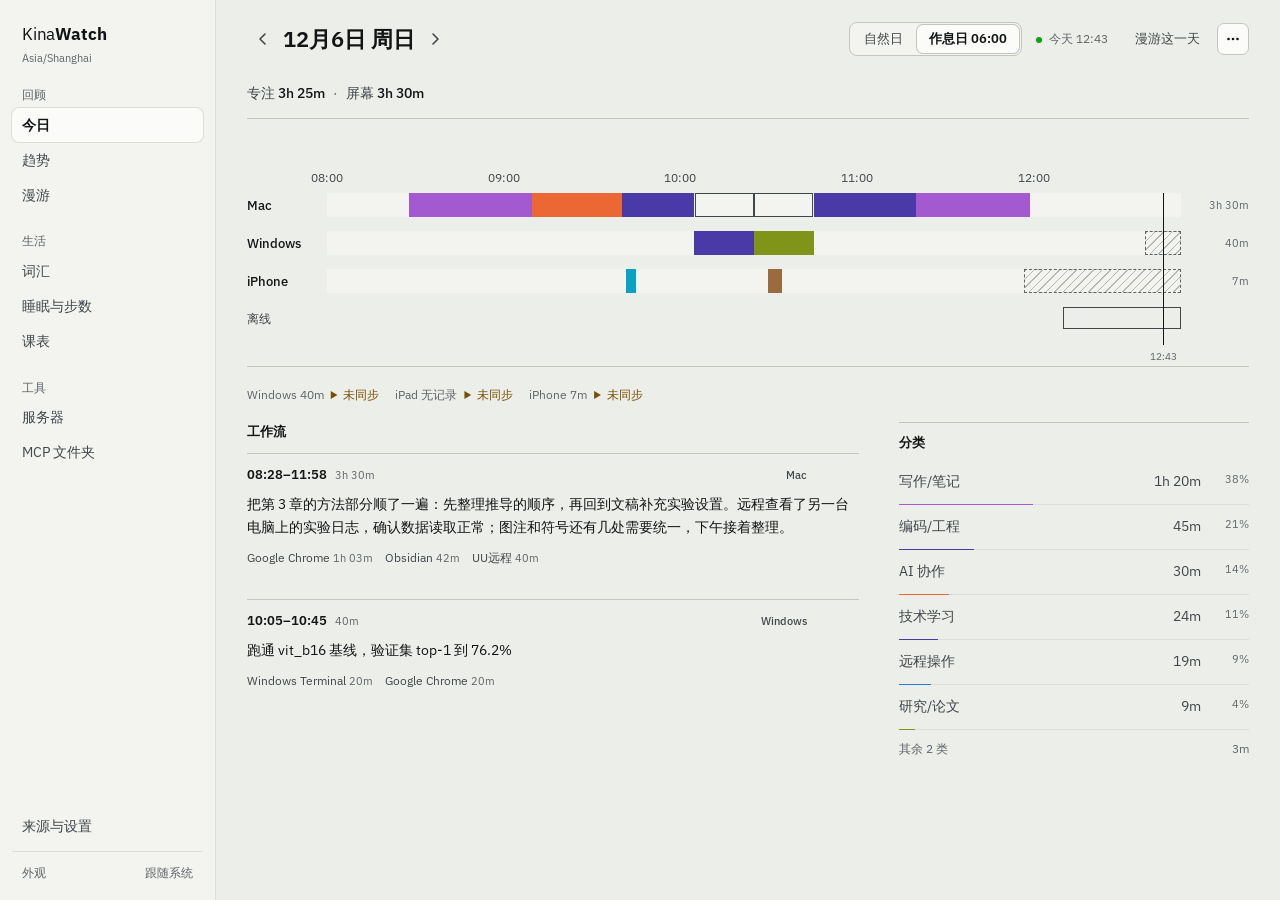
==== commit 201fb15e: "Update previews" ====
--- a/index.html
+++ b/index.html
@@ -6,7 +6,7 @@
 <meta name="color-scheme" content="light dark">
 <link rel="icon" href="data:,">
 <title>KinaWatch</title>
-  <script type="module" crossorigin src="./assets/index-DP6qMwgQ.js"></script>
+  <script type="module" crossorigin src="./assets/index-uey9m5Fu.js"></script>
   <link rel="modulepreload" crossorigin href="./assets/time-CAY5uYnl.js">
   <link rel="modulepreload" crossorigin href="./assets/route-CMRrT-E0.js">
   <link rel="modulepreload" crossorigin href="./assets/settings-DSFRvYmw.js">
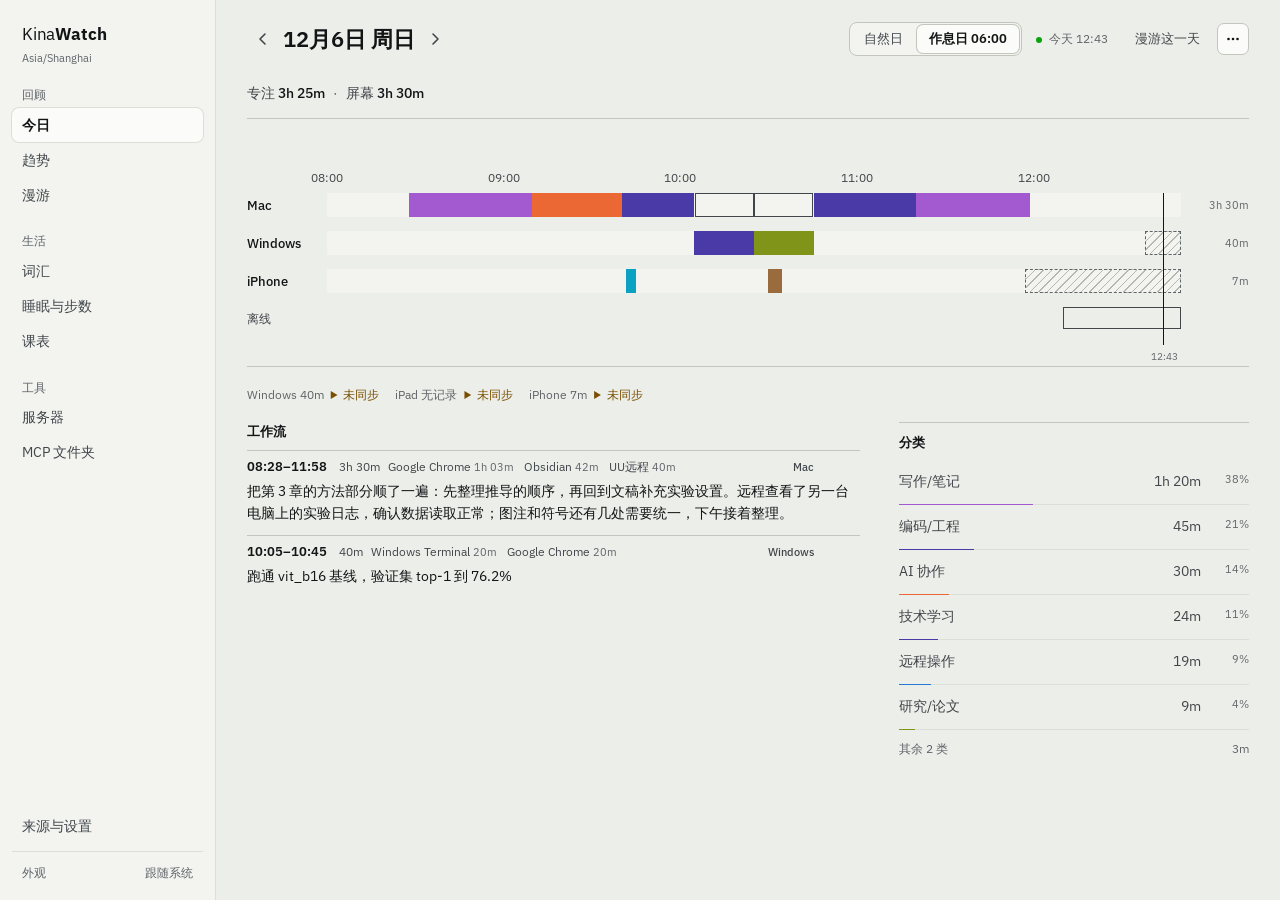
==== commit 5bdc9182: "Update previews" ====
--- a/index.html
+++ b/index.html
@@ -6,7 +6,7 @@
 <meta name="color-scheme" content="light dark">
 <link rel="icon" href="data:,">
 <title>KinaWatch</title>
-  <script type="module" crossorigin src="./assets/index-uey9m5Fu.js"></script>
+  <script type="module" crossorigin src="./assets/index-DiV6RVQk.js"></script>
   <link rel="modulepreload" crossorigin href="./assets/time-CAY5uYnl.js">
   <link rel="modulepreload" crossorigin href="./assets/route-CMRrT-E0.js">
   <link rel="modulepreload" crossorigin href="./assets/settings-DSFRvYmw.js">
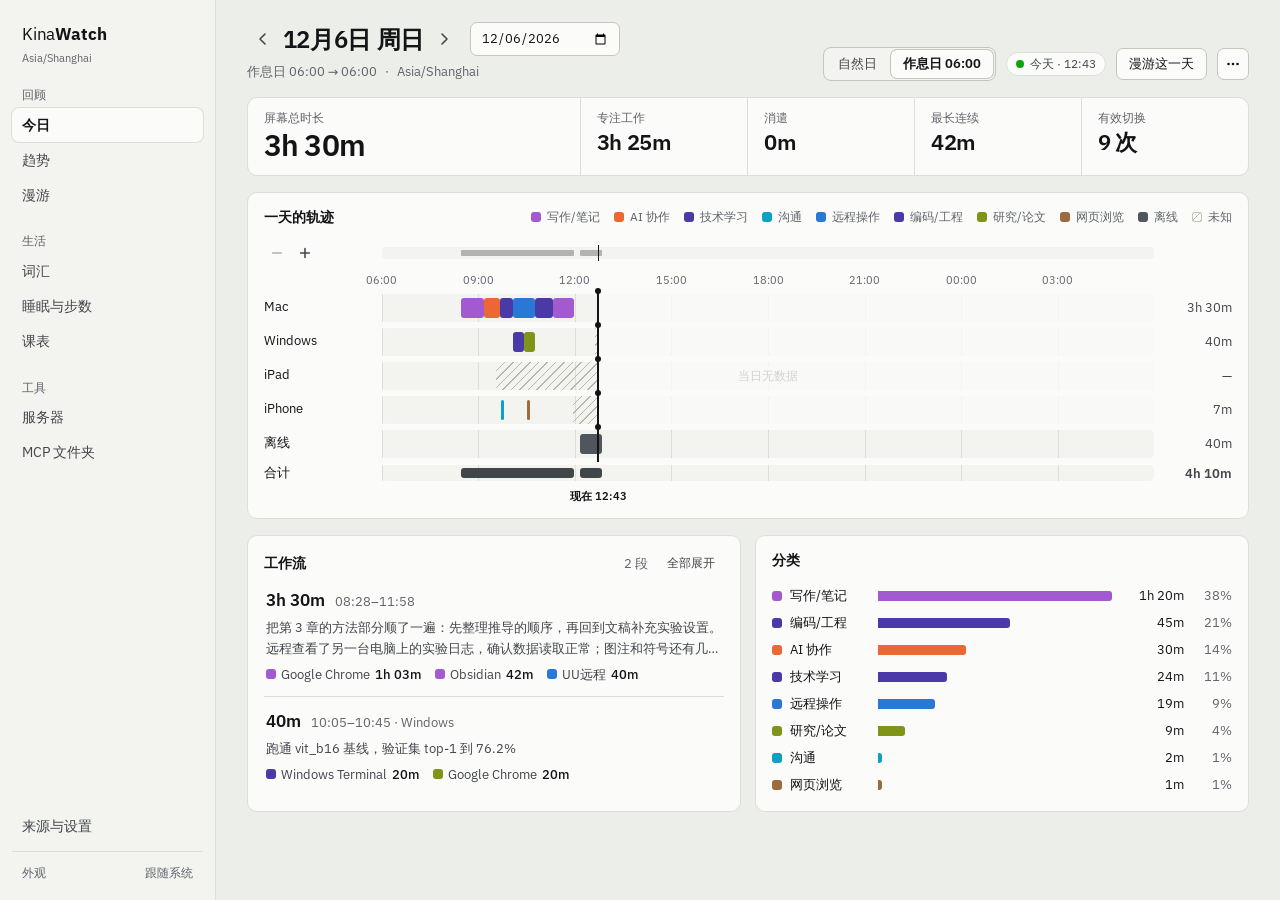
==== commit 91c6aceb: "Update previews" ====
--- a/index.html
+++ b/index.html
@@ -6,7 +6,7 @@
 <meta name="color-scheme" content="light dark">
 <link rel="icon" href="data:,">
 <title>KinaWatch</title>
-  <script type="module" crossorigin src="./assets/index-DiV6RVQk.js"></script>
+  <script type="module" crossorigin src="./assets/index-CtXxaSKJ.js"></script>
   <link rel="modulepreload" crossorigin href="./assets/time-CAY5uYnl.js">
   <link rel="modulepreload" crossorigin href="./assets/route-CMRrT-E0.js">
   <link rel="modulepreload" crossorigin href="./assets/settings-DSFRvYmw.js">
